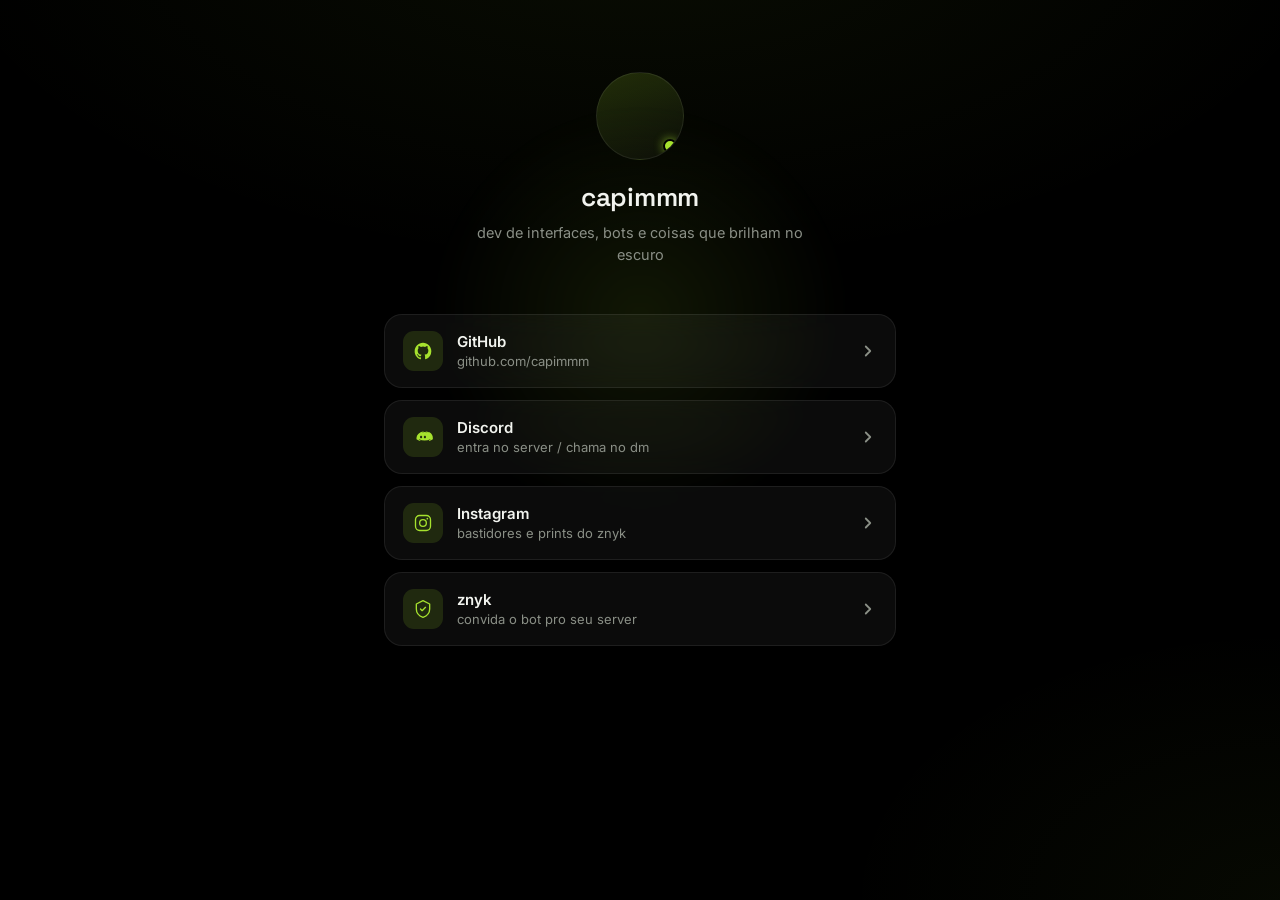
==== index.html @ 7e4067b2 "Add files via upload" ====
<!DOCTYPE html>
<html lang="pt-br">
<head>
<meta charset="UTF-8">
<meta name="viewport" content="width=device-width, initial-scale=1.0">
<title>capimmm</title>
<link rel="preconnect" href="https://fonts.googleapis.com">
<link rel="preconnect" href="https://fonts.gstatic.com" crossorigin>
<link href="https://fonts.googleapis.com/css2?family=Space+Grotesk:wght@400;500;600;700&family=Inter:wght@400;500&display=swap" rel="stylesheet">
<link rel="stylesheet" href="style.css">
</head>
<body>

  <div class="glow" id="glow"></div>

  <main class="page">
    <header class="profile" data-reveal>
      <div class="avatar">
        <span class="avatar-dot"></span>
        <img src="avatar.png" alt="" onerror="this.style.display='none'">
      </div>
      <h1 class="name">capimmm</h1>
      <p class="tagline">dev de interfaces, bots e coisas que brilham no escuro</p>
    </header>

    <section class="cards" id="cards" data-reveal></section>
  </main>

  <div class="overlay" id="overlay">
    <div class="panel" id="panel">
      <button class="panel-close" id="panelClose" aria-label="Fechar">✕</button>
      <div class="panel-icon" id="panelIcon"></div>
      <h2 class="panel-title" id="panelTitle"></h2>
      <p class="panel-text" id="panelText">Carregando...</p>
      <a class="panel-visit" id="panelVisit" href="#" rel="noopener">
        <span id="panelVisitLabel">Visitar</span>
        <svg width="16" height="16" viewBox="0 0 16 16" fill="none"><path d="M4 12L12 4M12 4H6M12 4V10" stroke="currentColor" stroke-width="1.6" stroke-linecap="round" stroke-linejoin="round"/></svg>
      </a>
    </div>
  </div>

  <script src="script.js"></script>
</body>
</html>
---- style.css ----
:root{
  --bg: #000000;
  --surface: rgba(255,255,255,0.045);
  --surface-border: rgba(255,255,255,0.08);
  --lime: #a6e22e;
  --lime-dim: rgba(166,226,46,0.14);
  --text: #f2f4ef;
  --text-dim: #8a8f86;
  --radius: 18px;
  --font-display: "Space Grotesk", system-ui, sans-serif;
  --font-body: "Inter", system-ui, sans-serif;
}

*{ box-sizing:border-box; }

html{ color-scheme: dark; }

body{
  margin:0;
  min-height:100vh;
  background: var(--bg);
  color: var(--text);
  font-family: var(--font-body);
  overflow-x:hidden;
  position:relative;
}

/* leve textura de ruído + vinheta para o preto não ficar chapado */
body::before{
  content:"";
  position:fixed;
  inset:0;
  background:
    radial-gradient(1200px 600px at 50% -10%, rgba(166,226,46,0.06), transparent 60%),
    radial-gradient(800px 500px at 100% 100%, rgba(166,226,46,0.04), transparent 55%);
  pointer-events:none;
  z-index:0;
}

.glow{
  position:fixed;
  width:420px; height:420px;
  border-radius:50%;
  background: radial-gradient(circle, rgba(166,226,46,0.10), transparent 70%);
  pointer-events:none;
  transform: translate(-50%,-50%);
  left:50%; top:35%;
  transition: opacity .3s ease;
  z-index:0;
  filter: blur(10px);
}

.page{
  position:relative;
  z-index:1;
  max-width:560px;
  margin:0 auto;
  padding: 72px 24px 100px;
}

.profile{
  text-align:center;
  margin-bottom:48px;
}

.avatar{
  width:88px; height:88px;
  margin:0 auto 20px;
  border-radius:50%;
  background: linear-gradient(160deg, rgba(166,226,46,0.18), rgba(255,255,255,0.03));
  border:1px solid var(--surface-border);
  display:flex; align-items:center; justify-content:center;
  position:relative;
  overflow:hidden;
}
.avatar img{ width:100%; height:100%; object-fit:cover; }
.avatar-dot{
  position:absolute;
  bottom:6px; right:6px;
  width:14px; height:14px;
  border-radius:50%;
  background: var(--lime);
  border:2px solid #000;
  box-shadow: 0 0 10px rgba(166,226,46,0.7);
}

.name{
  font-family: var(--font-display);
  font-size: 26px;
  font-weight:600;
  letter-spacing:-0.01em;
  margin:0 0 8px;
}

.tagline{
  color: var(--text-dim);
  font-size:14.5px;
  line-height:1.5;
  margin:0;
  max-width:340px;
  margin-inline:auto;
}

.cards{
  display:flex;
  flex-direction:column;
  gap:12px;
}

.card{
  display:flex;
  align-items:center;
  gap:14px;
  padding:16px 18px;
  background: var(--surface);
  border:1px solid var(--surface-border);
  border-radius: var(--radius);
  backdrop-filter: blur(14px);
  -webkit-backdrop-filter: blur(14px);
  cursor:pointer;
  text-align:left;
  color:inherit;
  font-family:inherit;
  transition: transform .22s ease, border-color .22s ease, background .22s ease;
  width:100%;
}

.card:hover{
  transform: translateY(-2px);
  border-color: rgba(166,226,46,0.35);
  background: rgba(255,255,255,0.065);
}

.card:active{ transform: translateY(0px) scale(.99); }

.card-icon{
  width:40px; height:40px;
  flex:none;
  border-radius:11px;
  background: var(--lime-dim);
  display:flex; align-items:center; justify-content:center;
  color: var(--lime);
}
.card-icon svg{ width:20px; height:20px; }

.card-body{ flex:1; min-width:0; }

.card-title{
  font-weight:600;
  font-size:15px;
  margin:0 0 2px;
}

.card-sub{
  font-size:13px;
  color: var(--text-dim);
  margin:0;
  white-space:nowrap;
  overflow:hidden;
  text-overflow:ellipsis;
}

.card-arrow{
  flex:none;
  color: var(--text-dim);
  transition: transform .22s ease, color .22s ease;
}
.card:hover .card-arrow{
  color: var(--lime);
  transform: translateX(2px);
}

/* ---------- overlay / painel de detalhe ---------- */

.overlay{
  position:fixed;
  inset:0;
  background: rgba(0,0,0,0.6);
  backdrop-filter: blur(6px);
  -webkit-backdrop-filter: blur(6px);
  display:flex;
  align-items:flex-end;
  justify-content:center;
  opacity:0;
  pointer-events:none;
  transition: opacity .25s ease;
  z-index:10;
}

.overlay.active{
  opacity:1;
  pointer-events:auto;
}

.panel{
  width:100%;
  max-width:480px;
  background: #0a0a0a;
  border:1px solid var(--surface-border);
  border-bottom:none;
  border-radius: 24px 24px 0 0;
  padding: 28px 26px 34px;
  position:relative;
  transform: translateY(24px);
  opacity:0;
  transition: transform .3s cubic-bezier(.22,1,.36,1), opacity .3s ease;
}

@media (min-width:560px){
  .overlay{ align-items:center; }
  .panel{ border-radius:24px; border-bottom:1px solid var(--surface-border); transform: translateY(12px) scale(.97); }
}

.overlay.active .panel{
  transform: translateY(0) scale(1);
  opacity:1;
}

.panel-close{
  position:absolute;
  top:18px; right:18px;
  width:32px; height:32px;
  border-radius:50%;
  border:1px solid var(--surface-border);
  background: rgba(255,255,255,0.04);
  color: var(--text-dim);
  cursor:pointer;
  font-size:14px;
  display:flex; align-items:center; justify-content:center;
  transition: color .2s ease, border-color .2s ease;
}
.panel-close:hover{ color:var(--text); border-color: rgba(166,226,46,0.4); }

.panel-icon{
  width:48px; height:48px;
  border-radius:13px;
  background: var(--lime-dim);
  color: var(--lime);
  display:flex; align-items:center; justify-content:center;
  margin-bottom:18px;
}
.panel-icon svg{ width:24px; height:24px; }

.panel-title{
  font-family: var(--font-display);
  font-size:20px;
  font-weight:600;
  margin: 0 0 10px;
}

.panel-text{
  font-size:14.5px;
  line-height:1.65;
  color: #c7ccc2;
  margin: 0 0 26px;
  white-space:pre-line;
}

.panel-visit{
  display:inline-flex;
  align-items:center;
  gap:8px;
  background: var(--lime);
  color:#0a0f05;
  font-weight:600;
  font-size:14px;
  padding:12px 20px;
  border-radius:12px;
  text-decoration:none;
  transition: filter .2s ease, transform .2s ease;
}
.panel-visit:hover{ filter:brightness(1.08); transform: translateY(-1px); }

/* ---------- entrada orquestrada ---------- */

[data-reveal]{
  opacity:0;
  transform: translateY(14px);
  animation: reveal .6s cubic-bezier(.22,1,.36,1) forwards;
}
.profile{ animation-delay: .05s; }
.cards{ animation-delay: .15s; }

@keyframes reveal{
  to{ opacity:1; transform:translateY(0); }
}

@media (prefers-reduced-motion: reduce){
  *{ animation-duration: .001s !important; transition-duration: .001s !important; }
}

@media (max-width:400px){
  .page{ padding: 56px 18px 80px; }
}
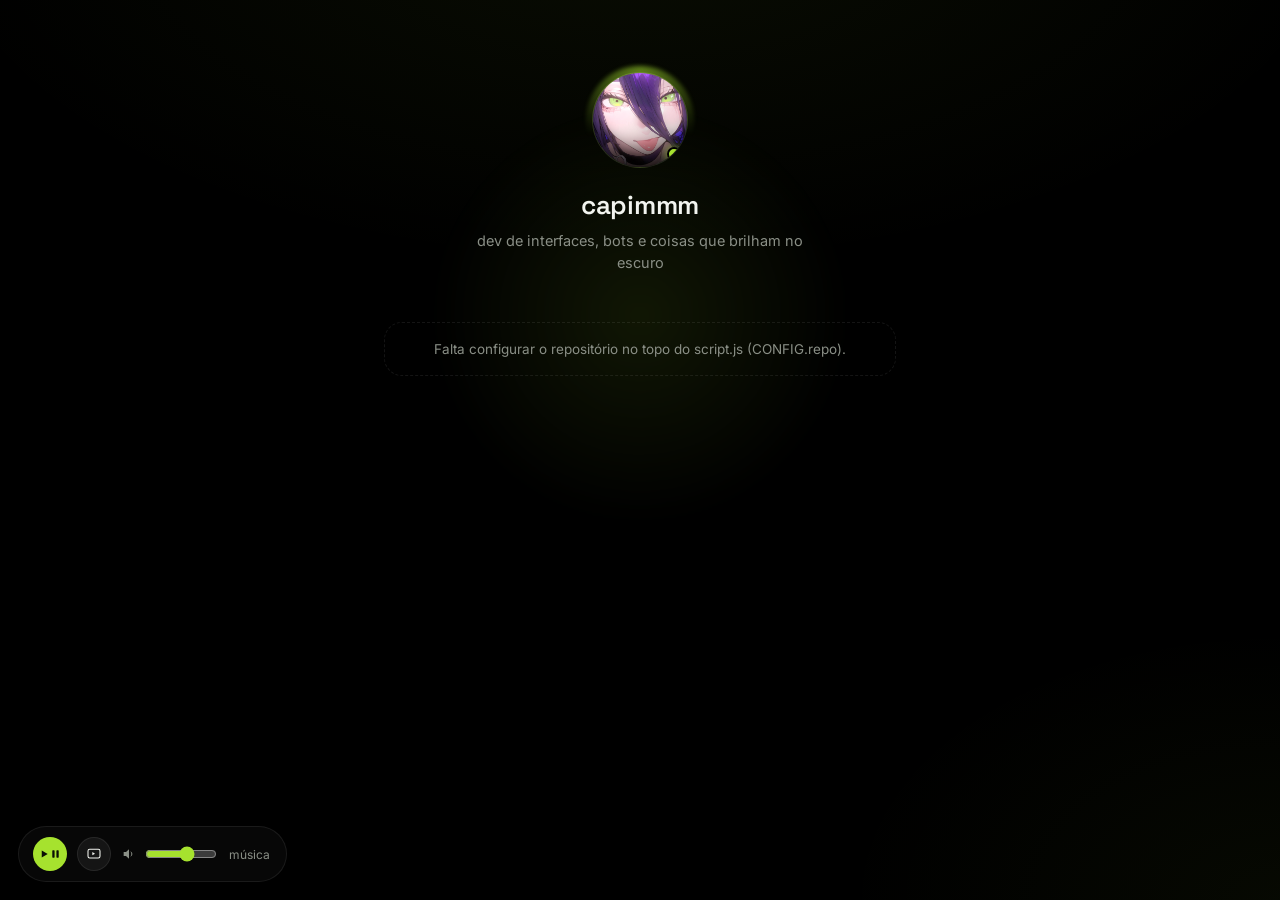
==== commit 08b3f959: "Add files via upload" ====
--- a/index.html
+++ b/index.html
@@ -11,13 +11,24 @@
 </head>
 <body>
 
+  <!-- fundo: gradiente por padrão, vira vídeo automaticamente se assets/background.mp4 existir -->
+  <div class="bg-video-wrap" id="bgVideoWrap" hidden>
+    <video id="bgVideo" muted loop playsinline></video>
+    <div class="bg-overlay"></div>
+  </div>
+  <audio id="bgAudio" loop></audio>
+
   <div class="glow" id="glow"></div>
 
   <main class="page">
     <header class="profile" data-reveal>
-      <div class="avatar">
-        <span class="avatar-dot"></span>
-        <img src="avatar.png" alt="" onerror="this.style.display='none'">
+      <div class="avatar-wrap">
+        <div class="avatar-ring"></div>
+        <div class="avatar" id="avatar">
+          <span class="avatar-dot"></span>
+          <img src="avatar.png" alt="" onerror="this.style.display='none'">
+          <div class="avatar-shine"></div>
+        </div>
       </div>
       <h1 class="name">capimmm</h1>
       <p class="tagline">dev de interfaces, bots e coisas que brilham no escuro</p>
@@ -29,7 +40,14 @@
   <div class="overlay" id="overlay">
     <div class="panel" id="panel">
       <button class="panel-close" id="panelClose" aria-label="Fechar">✕</button>
-      <div class="panel-icon" id="panelIcon"></div>
+      <div class="panel-top">
+        <div class="panel-icon" id="panelIcon"></div>
+        <button class="panel-sound" id="panelSound" hidden aria-label="Tocar som">
+          <svg id="panelSoundPlay" viewBox="0 0 24 24" fill="none"><path d="M5 9v6h4l5 4V5L9 9H5z" fill="currentColor"/><path d="M16.5 9a4 4 0 0 1 0 6" stroke="currentColor" stroke-width="1.6" stroke-linecap="round"/></svg>
+          <svg id="panelSoundPause" viewBox="0 0 24 24" fill="none" hidden><rect x="6" y="5" width="4" height="14" rx="1" fill="currentColor"/><rect x="14" y="5" width="4" height="14" rx="1" fill="currentColor"/></svg>
+        </button>
+      </div>
+      <img class="panel-image" id="panelImage" hidden alt="">
       <h2 class="panel-title" id="panelTitle"></h2>
       <p class="panel-text" id="panelText">Carregando...</p>
       <a class="panel-visit" id="panelVisit" href="#" rel="noopener">
@@ -39,6 +57,22 @@
     </div>
   </div>
 
+  <!-- hotbar de mídia: só aparece se existir assets/background.mp4 e/ou assets/music.mp3 -->
+  <div class="hotbar" id="hotbar" hidden>
+    <button class="hotbar-btn" id="hotbarPlay" aria-label="Tocar ou pausar">
+      <svg id="hotbarIconPlay" viewBox="0 0 24 24" fill="none"><path d="M6 4.5v15l13-7.5-13-7.5z" fill="currentColor"/></svg>
+      <svg id="hotbarIconPause" viewBox="0 0 24 24" fill="none" hidden><rect x="5" y="4" width="5" height="16" rx="1.2" fill="currentColor"/><rect x="14" y="4" width="5" height="16" rx="1.2" fill="currentColor"/></svg>
+    </button>
+    <button class="hotbar-btn hotbar-btn--ghost" id="hotbarVideoToggle" aria-label="Pausar vídeo de fundo" hidden>
+      <svg viewBox="0 0 24 24" fill="none"><rect x="3" y="5" width="18" height="13" rx="2.5" stroke="currentColor" stroke-width="1.6"/><path d="M9.5 9v5l4-2.5-4-2.5z" fill="currentColor"/></svg>
+    </button>
+    <div class="hotbar-volume">
+      <svg viewBox="0 0 24 24" fill="none"><path d="M4 9v6h3.5L12 19V5L7.5 9H4z" fill="currentColor"/><path d="M15.2 9a4 4 0 0 1 0 6" stroke="currentColor" stroke-width="1.5" stroke-linecap="round"/></svg>
+      <input type="range" id="hotbarVolume" min="0" max="1" step="0.01" value="0.6">
+    </div>
+    <span class="hotbar-label" id="hotbarLabel">música</span>
+  </div>
+
   <script src="script.js"></script>
 </body>
 </html>
--- a/style.css
+++ b/style.css
@@ -12,7 +12,6 @@
 }
 
 *{ box-sizing:border-box; }
-
 html{ color-scheme: dark; }
 
 body{
@@ -25,7 +24,6 @@
   position:relative;
 }
 
-/* leve textura de ruído + vinheta para o preto não ficar chapado */
 body::before{
   content:"";
   position:fixed;
@@ -35,6 +33,27 @@
     radial-gradient(800px 500px at 100% 100%, rgba(166,226,46,0.04), transparent 55%);
   pointer-events:none;
   z-index:0;
+}
+
+/* ---------- fundo em vídeo (opcional) ---------- */
+
+.bg-video-wrap{
+  position:fixed;
+  inset:0;
+  z-index:-1;
+  overflow:hidden;
+}
+.bg-video-wrap video{
+  width:100%; height:100%;
+  object-fit:cover;
+  filter: saturate(1.05) brightness(.55);
+}
+.bg-overlay{
+  position:absolute;
+  inset:0;
+  background:
+    radial-gradient(1000px 600px at 50% 0%, rgba(0,0,0,0.2), rgba(0,0,0,.75) 70%),
+    linear-gradient(180deg, rgba(0,0,0,.35), rgba(0,0,0,.7));
 }
 
 .glow{
@@ -55,25 +74,59 @@
   z-index:1;
   max-width:560px;
   margin:0 auto;
-  padding: 72px 24px 100px;
-}
-
-.profile{
-  text-align:center;
-  margin-bottom:48px;
-}
+  padding: 72px 24px 120px;
+}
+
+/* ---------- perfil / avatar 3D ---------- */
+
+.profile{ text-align:center; margin-bottom:48px; }
+
+.avatar-wrap{
+  width:96px; height:96px;
+  margin:0 auto 20px;
+  position:relative;
+  perspective: 600px;
+  animation: float 4.5s ease-in-out infinite;
+}
+
+@keyframes float{
+  0%,100%{ transform: translateY(0); }
+  50%{ transform: translateY(-6px); }
+}
+
+.avatar-ring{
+  position:absolute;
+  inset:-6px;
+  border-radius:50%;
+  background: conic-gradient(from 0deg, var(--lime), transparent 30%, transparent 70%, var(--lime));
+  opacity:.55;
+  filter: blur(2px);
+  animation: spin 6s linear infinite;
+}
+
+@keyframes spin{ to{ transform: rotate(360deg); } }
 
 .avatar{
-  width:88px; height:88px;
-  margin:0 auto 20px;
+  position:absolute;
+  inset:0;
   border-radius:50%;
   background: linear-gradient(160deg, rgba(166,226,46,0.18), rgba(255,255,255,0.03));
   border:1px solid var(--surface-border);
   display:flex; align-items:center; justify-content:center;
-  position:relative;
-  overflow:hidden;
+  overflow:hidden;
+  transform-style: preserve-3d;
+  transition: transform .12s ease-out;
+  will-change: transform;
 }
 .avatar img{ width:100%; height:100%; object-fit:cover; }
+.avatar-shine{
+  position:absolute;
+  inset:0;
+  background: transparent;
+  pointer-events:none;
+  mix-blend-mode: overlay;
+  transition: background .12s ease-out;
+}
 .avatar-dot{
   position:absolute;
   bottom:6px; right:6px;
@@ -82,6 +135,7 @@
   background: var(--lime);
   border:2px solid #000;
   box-shadow: 0 0 10px rgba(166,226,46,0.7);
+  z-index:2;
 }
 
 .name{
@@ -101,13 +155,28 @@
   margin-inline:auto;
 }
 
+/* ---------- cards 3D fluidos ---------- */
+
 .cards{
   display:flex;
   flex-direction:column;
   gap:12px;
+  perspective: 1000px;
+}
+
+.cards-message{
+  text-align:center;
+  color: var(--text-dim);
+  font-size:13.5px;
+  padding: 18px 16px;
+  border:1px dashed var(--surface-border);
+  border-radius: var(--radius);
+  margin:0;
 }
 
 .card{
+  --card-color: var(--lime);
+  position:relative;
   display:flex;
   align-items:center;
   gap:14px;
@@ -121,35 +190,62 @@
   text-align:left;
   color:inherit;
   font-family:inherit;
-  transition: transform .22s ease, border-color .22s ease, background .22s ease;
   width:100%;
+  overflow:hidden;
+  transform-style: preserve-3d;
+  transition: transform .45s cubic-bezier(.22,1,.36,1), border-color .25s ease, background .25s ease, box-shadow .35s ease;
 }
 
 .card:hover{
-  transform: translateY(-2px);
-  border-color: rgba(166,226,46,0.35);
+  border-color: color-mix(in srgb, var(--card-color) 45%, transparent);
   background: rgba(255,255,255,0.065);
-}
-
-.card:active{ transform: translateY(0px) scale(.99); }
+  box-shadow: 0 18px 40px -20px color-mix(in srgb, var(--card-color) 55%, transparent);
+}
+
+.card.is-tilting{
+  transition: transform .08s linear, border-color .25s ease, background .25s ease, box-shadow .35s ease;
+}
+
+.card:active{ transform: scale(.99) !important; }
+
+.card-shine{
+  position:absolute;
+  inset:0;
+  background:transparent;
+  pointer-events:none;
+  mix-blend-mode: overlay;
+}
 
 .card-icon{
-  width:40px; height:40px;
+  width:42px; height:42px;
   flex:none;
-  border-radius:11px;
-  background: var(--lime-dim);
-  display:flex; align-items:center; justify-content:center;
-  color: var(--lime);
+  border-radius:12px;
+  background: color-mix(in srgb, var(--card-color) 16%, transparent);
+  color: var(--card-color);
+  display:flex; align-items:center; justify-content:center;
+  overflow:hidden;
+  transform: translateZ(24px);
 }
 .card-icon svg{ width:20px; height:20px; }
-
-.card-body{ flex:1; min-width:0; }
+.card-icon img{ width:100%; height:100%; object-fit:cover; }
+
+.card-body{ flex:1; min-width:0; transform: translateZ(14px); }
 
 .card-title{
   font-weight:600;
   font-size:15px;
   margin:0 0 2px;
-}
+  display:flex;
+  align-items:center;
+  gap:6px;
+}
+
+.card-sound-tag{
+  display:inline-flex;
+  color: var(--card-color);
+  opacity:.8;
+}
+.card-sound-tag svg{ width:12px; height:12px; }
 
 .card-sub{
   font-size:13px;
@@ -164,10 +260,11 @@
   flex:none;
   color: var(--text-dim);
   transition: transform .22s ease, color .22s ease;
+  transform: translateZ(10px);
 }
 .card:hover .card-arrow{
-  color: var(--lime);
-  transform: translateX(2px);
+  color: var(--card-color);
+  transform: translateZ(10px) translateX(2px);
 }
 
 /* ---------- overlay / painel de detalhe ---------- */
@@ -184,15 +281,12 @@
   opacity:0;
   pointer-events:none;
   transition: opacity .25s ease;
-  z-index:10;
-}
-
-.overlay.active{
-  opacity:1;
-  pointer-events:auto;
-}
+  z-index:30;
+}
+.overlay.active{ opacity:1; pointer-events:auto; }
 
 .panel{
+  --card-color: var(--lime);
   width:100%;
   max-width:480px;
   background: #0a0a0a;
@@ -211,10 +305,7 @@
   .panel{ border-radius:24px; border-bottom:1px solid var(--surface-border); transform: translateY(12px) scale(.97); }
 }
 
-.overlay.active .panel{
-  transform: translateY(0) scale(1);
-  opacity:1;
-}
+.overlay.active .panel{ transform: translateY(0) scale(1); opacity:1; }
 
 .panel-close{
   position:absolute;
@@ -229,17 +320,47 @@
   display:flex; align-items:center; justify-content:center;
   transition: color .2s ease, border-color .2s ease;
 }
-.panel-close:hover{ color:var(--text); border-color: rgba(166,226,46,0.4); }
+.panel-close:hover{ color:var(--text); border-color: color-mix(in srgb, var(--card-color) 40%, transparent); }
+
+.panel-top{
+  display:flex;
+  align-items:center;
+  justify-content:space-between;
+  margin-bottom:18px;
+}
 
 .panel-icon{
   width:48px; height:48px;
   border-radius:13px;
-  background: var(--lime-dim);
-  color: var(--lime);
-  display:flex; align-items:center; justify-content:center;
+  background: color-mix(in srgb, var(--card-color) 16%, transparent);
+  color: var(--card-color);
+  display:flex; align-items:center; justify-content:center;
+  overflow:hidden;
+}
+.panel-icon svg{ width:24px; height:24px; }
+.panel-icon img{ width:100%; height:100%; object-fit:cover; }
+
+.panel-sound{
+  width:36px; height:36px;
+  border-radius:50%;
+  border:1px solid var(--surface-border);
+  background: rgba(255,255,255,0.04);
+  color: var(--card-color);
+  cursor:pointer;
+  display:flex; align-items:center; justify-content:center;
+  transition: border-color .2s ease, transform .2s ease;
+}
+.panel-sound svg{ width:16px; height:16px; }
+.panel-sound:hover{ border-color: color-mix(in srgb, var(--card-color) 45%, transparent); transform: scale(1.05); }
+
+.panel-image{
+  width:100%;
+  max-height:220px;
+  object-fit:cover;
+  border-radius:14px;
   margin-bottom:18px;
-}
-.panel-icon svg{ width:24px; height:24px; }
+  border:1px solid var(--surface-border);
+}
 
 .panel-title{
   font-family: var(--font-display);
@@ -271,6 +392,72 @@
 }
 .panel-visit:hover{ filter:brightness(1.08); transform: translateY(-1px); }
 
+/* ---------- hotbar de mídia ---------- */
+
+.hotbar{
+  position:fixed;
+  left:18px;
+  bottom:18px;
+  z-index:20;
+  display:flex;
+  align-items:center;
+  gap:10px;
+  padding:10px 14px;
+  background: rgba(10,10,10,0.7);
+  border:1px solid var(--surface-border);
+  border-radius:999px;
+  backdrop-filter: blur(16px);
+  -webkit-backdrop-filter: blur(16px);
+  box-shadow: 0 10px 30px -10px rgba(0,0,0,0.6);
+  animation: reveal .5s cubic-bezier(.22,1,.36,1) forwards;
+}
+
+.hotbar-btn{
+  width:34px; height:34px;
+  border-radius:50%;
+  border:none;
+  background: var(--lime);
+  color:#0a0f05;
+  display:flex; align-items:center; justify-content:center;
+  cursor:pointer;
+  flex:none;
+  transition: transform .15s ease, filter .15s ease;
+}
+.hotbar-btn svg{ width:16px; height:16px; }
+.hotbar-btn:hover{ transform: scale(1.06); filter:brightness(1.08); }
+
+.hotbar-btn--ghost{
+  background: rgba(255,255,255,0.06);
+  color: var(--text);
+  border:1px solid var(--surface-border);
+}
+
+.hotbar-volume{
+  display:flex;
+  align-items:center;
+  gap:6px;
+  color: var(--text-dim);
+}
+.hotbar-volume svg{ width:16px; height:16px; flex:none; }
+
+.hotbar-volume input[type="range"]{
+  width:72px;
+  accent-color: var(--lime);
+  cursor:pointer;
+}
+
+.hotbar-label{
+  font-size:12px;
+  color: var(--text-dim);
+  padding-right:2px;
+  white-space:nowrap;
+}
+
+@media (max-width:420px){
+  .hotbar-label{ display:none; }
+  .hotbar{ left:12px; bottom:12px; }
+}
+
 /* ---------- entrada orquestrada ---------- */
 
 [data-reveal]{
@@ -281,14 +468,12 @@
 .profile{ animation-delay: .05s; }
 .cards{ animation-delay: .15s; }
 
-@keyframes reveal{
-  to{ opacity:1; transform:translateY(0); }
-}
+@keyframes reveal{ to{ opacity:1; transform:translateY(0); } }
 
 @media (prefers-reduced-motion: reduce){
   *{ animation-duration: .001s !important; transition-duration: .001s !important; }
 }
 
 @media (max-width:400px){
-  .page{ padding: 56px 18px 80px; }
-}
+  .page{ padding: 56px 18px 110px; }
+}
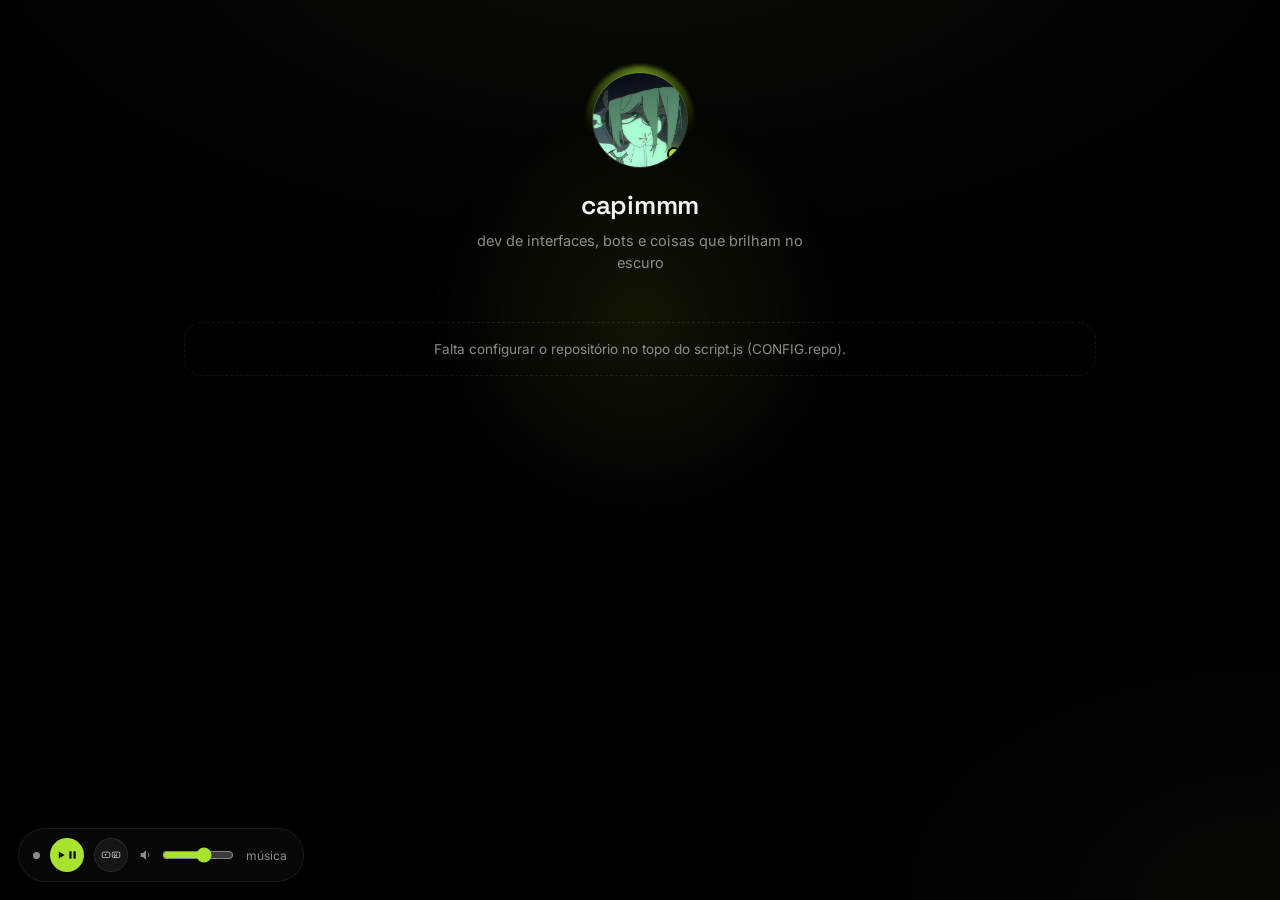
==== commit bb7ca4d7: "Add files via upload" ====
--- a/index.html
+++ b/index.html
@@ -26,7 +26,7 @@
         <div class="avatar-ring"></div>
         <div class="avatar" id="avatar">
           <span class="avatar-dot"></span>
-          <img src="avatar.png" alt="" onerror="this.style.display='none'">
+          <img src="avatar.jpg" alt="" onerror="this.style.display='none'">
           <div class="avatar-shine"></div>
         </div>
       </div>
@@ -59,12 +59,14 @@
 
   <!-- hotbar de mídia: só aparece se existir assets/background.mp4 e/ou assets/music.mp3 -->
   <div class="hotbar" id="hotbar" hidden>
+    <span class="hotbar-pulse" id="hotbarPulse"></span>
     <button class="hotbar-btn" id="hotbarPlay" aria-label="Tocar ou pausar">
       <svg id="hotbarIconPlay" viewBox="0 0 24 24" fill="none"><path d="M6 4.5v15l13-7.5-13-7.5z" fill="currentColor"/></svg>
       <svg id="hotbarIconPause" viewBox="0 0 24 24" fill="none" hidden><rect x="5" y="4" width="5" height="16" rx="1.2" fill="currentColor"/><rect x="14" y="4" width="5" height="16" rx="1.2" fill="currentColor"/></svg>
     </button>
     <button class="hotbar-btn hotbar-btn--ghost" id="hotbarVideoToggle" aria-label="Pausar vídeo de fundo" hidden>
-      <svg viewBox="0 0 24 24" fill="none"><rect x="3" y="5" width="18" height="13" rx="2.5" stroke="currentColor" stroke-width="1.6"/><path d="M9.5 9v5l4-2.5-4-2.5z" fill="currentColor"/></svg>
+      <svg id="hotbarVideoIconOn" viewBox="0 0 24 24" fill="none"><rect x="3" y="5" width="18" height="13" rx="2.5" stroke="currentColor" stroke-width="1.6"/><path d="M9.5 9v5l4-2.5-4-2.5z" fill="currentColor"/></svg>
+      <svg id="hotbarVideoIconOff" viewBox="0 0 24 24" fill="none" hidden><rect x="3" y="5" width="18" height="13" rx="2.5" stroke="currentColor" stroke-width="1.6"/><path d="M8 8.5v7l3.5-2.3M13.5 9v6" stroke="currentColor" stroke-width="1.6" stroke-linecap="round"/></svg>
     </button>
     <div class="hotbar-volume">
       <svg viewBox="0 0 24 24" fill="none"><path d="M4 9v6h3.5L12 19V5L7.5 9H4z" fill="currentColor"/><path d="M15.2 9a4 4 0 0 1 0 6" stroke="currentColor" stroke-width="1.5" stroke-linecap="round"/></svg>
--- a/style.css
+++ b/style.css
@@ -75,6 +75,14 @@
   max-width:560px;
   margin:0 auto;
   padding: 72px 24px 120px;
+  transition: max-width .3s ease;
+}
+
+@media (min-width:720px){
+  .page{ max-width:760px; }
+}
+@media (min-width:960px){
+  .page{ max-width:960px; }
 }
 
 /* ---------- perfil / avatar 3D ---------- */
@@ -158,11 +166,14 @@
 /* ---------- cards 3D fluidos ---------- */
 
 .cards{
-  display:flex;
-  flex-direction:column;
+  display:grid;
+  grid-template-columns: repeat(auto-fill, minmax(220px, 1fr));
   gap:12px;
   perspective: 1000px;
-}
+  align-items:start;
+}
+
+.cards-message{ grid-column: 1 / -1; }
 
 .cards-message{
   text-align:center;
@@ -202,11 +213,37 @@
   box-shadow: 0 18px 40px -20px color-mix(in srgb, var(--card-color) 55%, transparent);
 }
 
+/* quando o vídeo de fundo está rolando, os cards ficam translúcidos
+   pra deixar o vídeo aparecer por trás */
+body.video-playing .card{
+  background: rgba(10,14,8,0.28);
+  border-color: rgba(255,255,255,0.06);
+  backdrop-filter: blur(9px) saturate(1.15);
+  -webkit-backdrop-filter: blur(9px) saturate(1.15);
+}
+body.video-playing .card:hover{
+  background: rgba(10,14,8,0.4);
+  border-color: color-mix(in srgb, var(--card-color) 55%, transparent);
+}
+body.video-playing .panel{
+  background: rgba(6,8,5,0.62);
+  backdrop-filter: blur(22px) saturate(1.1);
+  -webkit-backdrop-filter: blur(22px) saturate(1.1);
+}
+body.video-playing .hotbar{
+  background: rgba(6,8,5,0.55);
+}
+
 .card.is-tilting{
   transition: transform .08s linear, border-color .25s ease, background .25s ease, box-shadow .35s ease;
 }
 
 .card:active{ transform: scale(.99) !important; }
+
+.card:focus-visible{
+  outline: 2px solid var(--card-color);
+  outline-offset: 3px;
+}
 
 .card-shine{
   position:absolute;
@@ -402,14 +439,38 @@
   display:flex;
   align-items:center;
   gap:10px;
-  padding:10px 14px;
+  padding:9px 14px;
   background: rgba(10,10,10,0.7);
   border:1px solid var(--surface-border);
   border-radius:999px;
   backdrop-filter: blur(16px);
   -webkit-backdrop-filter: blur(16px);
   box-shadow: 0 10px 30px -10px rgba(0,0,0,0.6);
+  transition: border-color .3s ease, box-shadow .3s ease, background .3s ease;
   animation: reveal .5s cubic-bezier(.22,1,.36,1) forwards;
+}
+
+.hotbar.is-playing{
+  border-color: rgba(166,226,46,0.35);
+  box-shadow: 0 10px 34px -10px rgba(166,226,46,0.25);
+}
+
+.hotbar-pulse{
+  width:7px; height:7px;
+  border-radius:50%;
+  background: var(--text-dim);
+  flex:none;
+  transition: background .3s ease;
+}
+.hotbar.is-playing .hotbar-pulse{
+  background: var(--lime);
+  box-shadow: 0 0 8px rgba(166,226,46,0.8);
+  animation: pulse 1.4s ease-in-out infinite;
+}
+
+@keyframes pulse{
+  0%,100%{ opacity:1; transform:scale(1); }
+  50%{ opacity:.45; transform:scale(.7); }
 }
 
 .hotbar-btn{
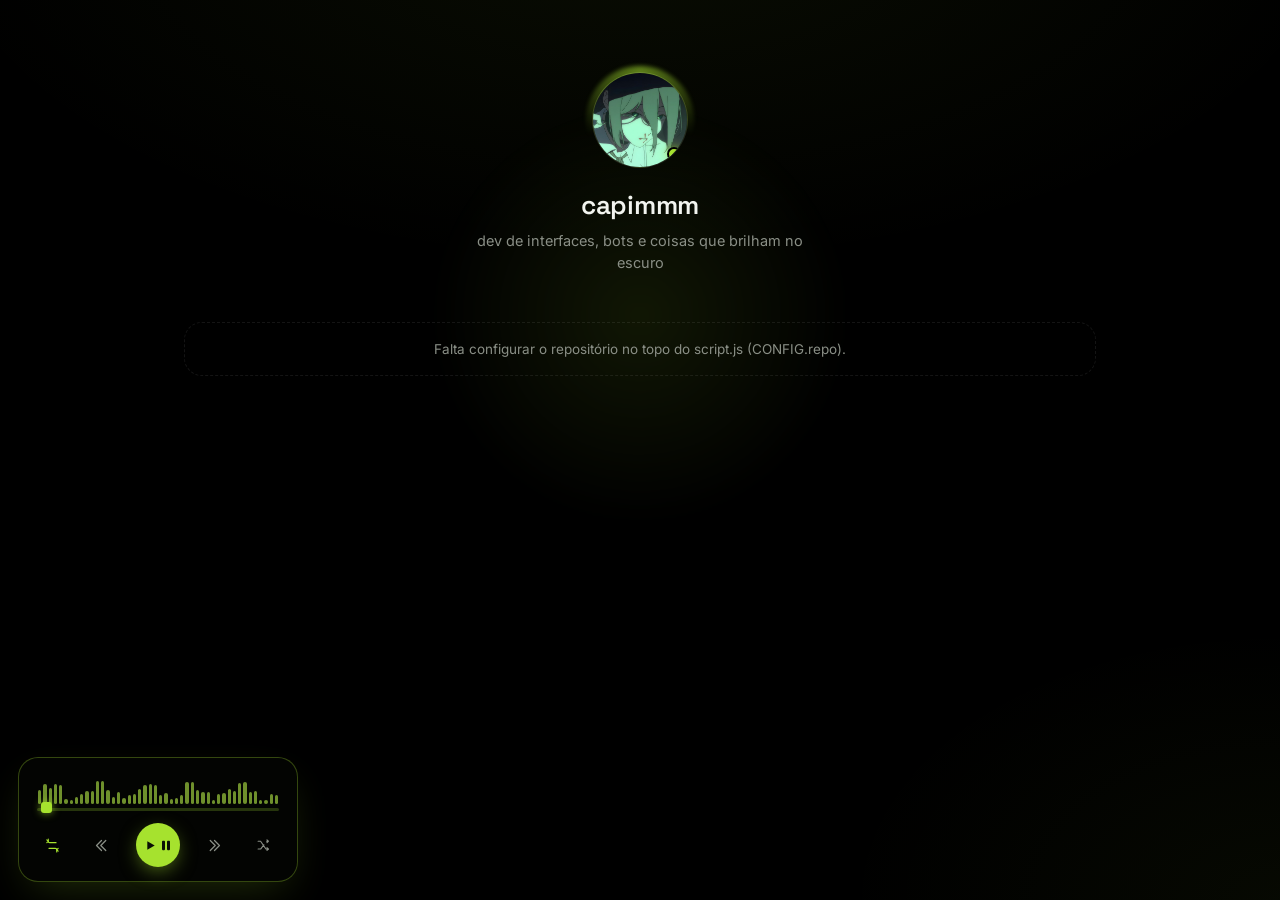
==== commit 0300edf7: "Add files via upload" ====
--- a/index.html
+++ b/index.html
@@ -19,6 +19,9 @@
   <audio id="bgAudio" loop></audio>
 
   <div class="glow" id="glow"></div>
+  <div class="cursor-glitch" id="cursorGlitch">
+    <span></span><span></span><span></span>
+  </div>
 
   <main class="page">
     <header class="profile" data-reveal>
@@ -57,22 +60,35 @@
     </div>
   </div>
 
-  <!-- hotbar de mídia: só aparece se existir assets/background.mp4 e/ou assets/music.mp3 -->
+  <!-- hotbar de mídia: só aparece se existir assets/background.mp4 e/ou assets/music.mp3
+       vídeo e música tocam e pausam sempre juntos -->
   <div class="hotbar" id="hotbar" hidden>
-    <span class="hotbar-pulse" id="hotbarPulse"></span>
-    <button class="hotbar-btn" id="hotbarPlay" aria-label="Tocar ou pausar">
-      <svg id="hotbarIconPlay" viewBox="0 0 24 24" fill="none"><path d="M6 4.5v15l13-7.5-13-7.5z" fill="currentColor"/></svg>
-      <svg id="hotbarIconPause" viewBox="0 0 24 24" fill="none" hidden><rect x="5" y="4" width="5" height="16" rx="1.2" fill="currentColor"/><rect x="14" y="4" width="5" height="16" rx="1.2" fill="currentColor"/></svg>
-    </button>
-    <button class="hotbar-btn hotbar-btn--ghost" id="hotbarVideoToggle" aria-label="Pausar vídeo de fundo" hidden>
-      <svg id="hotbarVideoIconOn" viewBox="0 0 24 24" fill="none"><rect x="3" y="5" width="18" height="13" rx="2.5" stroke="currentColor" stroke-width="1.6"/><path d="M9.5 9v5l4-2.5-4-2.5z" fill="currentColor"/></svg>
-      <svg id="hotbarVideoIconOff" viewBox="0 0 24 24" fill="none" hidden><rect x="3" y="5" width="18" height="13" rx="2.5" stroke="currentColor" stroke-width="1.6"/><path d="M8 8.5v7l3.5-2.3M13.5 9v6" stroke="currentColor" stroke-width="1.6" stroke-linecap="round"/></svg>
-    </button>
-    <div class="hotbar-volume">
-      <svg viewBox="0 0 24 24" fill="none"><path d="M4 9v6h3.5L12 19V5L7.5 9H4z" fill="currentColor"/><path d="M15.2 9a4 4 0 0 1 0 6" stroke="currentColor" stroke-width="1.5" stroke-linecap="round"/></svg>
-      <input type="range" id="hotbarVolume" min="0" max="1" step="0.01" value="0.6">
+    <div class="hotbar-wave" id="hotbarWave"></div>
+
+    <input type="range" class="hotbar-seek" id="hotbarSeek" min="0" max="100" step="0.1" value="0">
+
+    <div class="hotbar-controls">
+      <button class="hotbar-icon-btn" id="hotbarRepeat" aria-label="Repetir" aria-pressed="true">
+        <svg viewBox="0 0 24 24" fill="none"><path d="M6 3v3a2 2 0 0 0 2 2h9M18 21v-3a2 2 0 0 0-2-2H7" stroke="currentColor" stroke-width="1.6" stroke-linecap="round" stroke-linejoin="round"/><path d="M6 6L4 4m2 2L4 8M18 18l2 2m-2-2l2-2" stroke="currentColor" stroke-width="1.6" stroke-linecap="round" stroke-linejoin="round"/></svg>
+      </button>
+
+      <button class="hotbar-icon-btn" id="hotbarPrev" aria-label="Voltar 10 segundos">
+        <svg viewBox="0 0 24 24" fill="none"><path d="M12 5L5 12l7 7" stroke="currentColor" stroke-width="1.8" stroke-linecap="round" stroke-linejoin="round"/><path d="M18 5l-7 7 7 7" stroke="currentColor" stroke-width="1.8" stroke-linecap="round" stroke-linejoin="round"/></svg>
+      </button>
+
+      <button class="hotbar-play" id="hotbarPlay" aria-label="Tocar ou pausar">
+        <svg id="hotbarIconPlay" viewBox="0 0 24 24" fill="none"><path d="M8 5.5v13l11-6.5-11-6.5z" fill="currentColor"/></svg>
+        <svg id="hotbarIconPause" viewBox="0 0 24 24" fill="none" hidden><rect x="6" y="5" width="4.5" height="14" rx="1.2" fill="currentColor"/><rect x="13.5" y="5" width="4.5" height="14" rx="1.2" fill="currentColor"/></svg>
+      </button>
+
+      <button class="hotbar-icon-btn" id="hotbarNext" aria-label="Avançar 10 segundos">
+        <svg viewBox="0 0 24 24" fill="none"><path d="M12 5l7 7-7 7" stroke="currentColor" stroke-width="1.8" stroke-linecap="round" stroke-linejoin="round"/><path d="M6 5l7 7-7 7" stroke="currentColor" stroke-width="1.8" stroke-linecap="round" stroke-linejoin="round"/></svg>
+      </button>
+
+      <button class="hotbar-icon-btn" id="hotbarShuffle" aria-label="Reiniciar do começo">
+        <svg viewBox="0 0 24 24" fill="none"><path d="M3 6h3.5L14 17h3.5M3 17h3.5L11 11" stroke="currentColor" stroke-width="1.6" stroke-linecap="round" stroke-linejoin="round"/><path d="M15 6h2.5M17.5 6l-2 -2m2 2l-2 2M15 17h2.5M17.5 17l-2-2m2 2l-2 2" stroke="currentColor" stroke-width="1.6" stroke-linecap="round" stroke-linejoin="round"/></svg>
+      </button>
     </div>
-    <span class="hotbar-label" id="hotbarLabel">música</span>
   </div>
 
   <script src="script.js"></script>
--- a/style.css
+++ b/style.css
@@ -69,6 +69,67 @@
   filter: blur(10px);
 }
 
+/* ---------- cursor com glitch verde (telas com mouse) ---------- */
+
+.cursor-glitch{
+  position:fixed;
+  left:0; top:0;
+  width:16px; height:16px;
+  pointer-events:none;
+  z-index:9999;
+  transform: translate(-50%,-50%);
+  mix-blend-mode: screen;
+  opacity:0;
+  transition: opacity .2s ease;
+}
+.cursor-glitch.is-active{ opacity:1; }
+
+.cursor-glitch span{
+  position:absolute;
+  inset:0;
+  border:1.4px solid var(--lime);
+  border-radius:3px;
+}
+.cursor-glitch span:nth-child(1){
+  animation: glitchA 2.6s steps(10) infinite;
+}
+.cursor-glitch span:nth-child(2){
+  border-color:#5cff9d;
+  opacity:.7;
+  animation: glitchB 3.1s steps(8) infinite;
+}
+.cursor-glitch span:nth-child(3){
+  border-color:#1f7a34;
+  opacity:.6;
+  animation: glitchC 2.2s steps(7) infinite reverse;
+}
+
+@keyframes glitchA{
+  0%,100%{ transform:translate(0,0); }
+  8%{ transform:translate(2px,-1px); }
+  16%{ transform:translate(-2px,1px); }
+  24%{ transform:translate(0,0); }
+  55%{ transform:translate(1px,2px); }
+  70%{ transform:translate(-1px,-1px); }
+}
+@keyframes glitchB{
+  0%,100%{ transform:translate(0,0) scale(1); }
+  12%{ transform:translate(-3px,1px) scale(1.08); }
+  30%{ transform:translate(0,0) scale(1); }
+  63%{ transform:translate(2px,-2px) scale(.95); }
+  80%{ transform:translate(0,0) scale(1); }
+}
+@keyframes glitchC{
+  0%,100%{ transform:translate(0,0); }
+  20%{ transform:translate(2px,2px); }
+  45%{ transform:translate(-2px,0); }
+  75%{ transform:translate(1px,-2px); }
+}
+
+@media (pointer: coarse){
+  .cursor-glitch{ display:none; }
+}
+
 .page{
   position:relative;
   z-index:1;
@@ -123,8 +184,16 @@
   display:flex; align-items:center; justify-content:center;
   overflow:hidden;
   transform-style: preserve-3d;
-  transition: transform .12s ease-out;
+  transition: transform .12s ease-out, border-radius .35s cubic-bezier(.22,1,.36,1), box-shadow .35s ease, border-color .35s ease;
   will-change: transform;
+}
+.avatar.avatar-hover{
+  border-radius: 30%;
+  border-color: rgba(166,226,46,0.55);
+  box-shadow:
+    0 0 0 3px rgba(166,226,46,0.28),
+    0 0 34px 6px rgba(166,226,46,0.4),
+    0 18px 40px -12px rgba(0,0,0,0.6);
 }
 .avatar img{ width:100%; height:100%; object-fit:cover; }
 .avatar-shine{
@@ -194,7 +263,7 @@
   padding:16px 18px;
   background: var(--surface);
   border:1px solid var(--surface-border);
-  border-radius: var(--radius);
+  border-radius: 20px;
   backdrop-filter: blur(14px);
   -webkit-backdrop-filter: blur(14px);
   cursor:pointer;
@@ -204,13 +273,23 @@
   width:100%;
   overflow:hidden;
   transform-style: preserve-3d;
+  box-shadow: 0 1px 0 0 rgba(255,255,255,0.05) inset, 0 14px 28px -20px rgba(0,0,0,0.7);
   transition: transform .45s cubic-bezier(.22,1,.36,1), border-color .25s ease, background .25s ease, box-shadow .35s ease;
+}
+
+.card::before{
+  content:"";
+  position:absolute;
+  inset:0;
+  background: radial-gradient(160px 90px at 15% -10%, color-mix(in srgb, var(--card-color) 16%, transparent), transparent 70%);
+  opacity:.7;
+  pointer-events:none;
 }
 
 .card:hover{
   border-color: color-mix(in srgb, var(--card-color) 45%, transparent);
   background: rgba(255,255,255,0.065);
-  box-shadow: 0 18px 40px -20px color-mix(in srgb, var(--card-color) 55%, transparent);
+  box-shadow: 0 1px 0 0 rgba(255,255,255,0.06) inset, 0 22px 44px -18px color-mix(in srgb, var(--card-color) 50%, transparent);
 }
 
 /* quando o vídeo de fundo está rolando, os cards ficam translúcidos
@@ -262,6 +341,7 @@
   display:flex; align-items:center; justify-content:center;
   overflow:hidden;
   transform: translateZ(24px);
+  box-shadow: 0 0 0 1px color-mix(in srgb, var(--card-color) 22%, transparent) inset, 0 6px 16px -6px color-mix(in srgb, var(--card-color) 55%, transparent);
 }
 .card-icon svg{ width:20px; height:20px; }
 .card-icon img{ width:100%; height:100%; object-fit:cover; }
@@ -373,6 +453,7 @@
   color: var(--card-color);
   display:flex; align-items:center; justify-content:center;
   overflow:hidden;
+  box-shadow: 0 0 0 1px color-mix(in srgb, var(--card-color) 22%, transparent) inset, 0 8px 20px -8px color-mix(in srgb, var(--card-color) 55%, transparent);
 }
 .panel-icon svg{ width:24px; height:24px; }
 .panel-icon img{ width:100%; height:100%; object-fit:cover; }
@@ -429,7 +510,7 @@
 }
 .panel-visit:hover{ filter:brightness(1.08); transform: translateY(-1px); }
 
-/* ---------- hotbar de mídia ---------- */
+/* ---------- hotbar de mídia (player estilo waveform) ---------- */
 
 .hotbar{
   position:fixed;
@@ -437,44 +518,107 @@
   bottom:18px;
   z-index:20;
   display:flex;
-  align-items:center;
+  flex-direction:column;
   gap:10px;
-  padding:9px 14px;
-  background: rgba(10,10,10,0.7);
+  width:280px;
+  padding:16px 18px 14px;
+  background: rgba(8,9,7,0.72);
   border:1px solid var(--surface-border);
-  border-radius:999px;
-  backdrop-filter: blur(16px);
-  -webkit-backdrop-filter: blur(16px);
-  box-shadow: 0 10px 30px -10px rgba(0,0,0,0.6);
+  border-radius:20px;
+  backdrop-filter: blur(18px);
+  -webkit-backdrop-filter: blur(18px);
+  box-shadow: 0 16px 40px -14px rgba(0,0,0,0.65);
   transition: border-color .3s ease, box-shadow .3s ease, background .3s ease;
   animation: reveal .5s cubic-bezier(.22,1,.36,1) forwards;
 }
 
 .hotbar.is-playing{
-  border-color: rgba(166,226,46,0.35);
-  box-shadow: 0 10px 34px -10px rgba(166,226,46,0.25);
-}
-
-.hotbar-pulse{
-  width:7px; height:7px;
-  border-radius:50%;
-  background: var(--text-dim);
-  flex:none;
+  border-color: rgba(166,226,46,0.3);
+  box-shadow: 0 16px 44px -14px rgba(166,226,46,0.22);
+}
+
+/* waveform decorativo */
+.hotbar-wave{
+  display:flex;
+  align-items:flex-end;
+  gap:2px;
+  height:30px;
+  padding:0 1px;
+}
+.hotbar-wave span{
+  flex:1;
+  min-width:2px;
+  border-radius:2px;
+  background: rgba(255,255,255,0.16);
+  transform-origin: bottom;
   transition: background .3s ease;
 }
-.hotbar.is-playing .hotbar-pulse{
+.hotbar.is-playing .hotbar-wave span{
+  background: color-mix(in srgb, var(--lime) 55%, rgba(255,255,255,0.16));
+  animation: wave 1.1s ease-in-out infinite;
+}
+
+@keyframes wave{
+  0%, 100%{ transform: scaleY(.4); }
+  50%{ transform: scaleY(1); }
+}
+
+/* barra de progresso sobre o waveform */
+.hotbar-seek{
+  appearance:none;
+  -webkit-appearance:none;
+  width:100%;
+  height:3px;
+  border-radius:99px;
+  background: rgba(255,255,255,0.14);
+  cursor:pointer;
+  margin:-6px 0 2px;
+}
+.hotbar.is-playing .hotbar-seek{ background: rgba(166,226,46,0.22); }
+.hotbar-seek::-webkit-slider-thumb{
+  appearance:none;
+  -webkit-appearance:none;
+  width:11px; height:11px;
+  border-radius:3px;
   background: var(--lime);
-  box-shadow: 0 0 8px rgba(166,226,46,0.8);
-  animation: pulse 1.4s ease-in-out infinite;
-}
-
-@keyframes pulse{
-  0%,100%{ opacity:1; transform:scale(1); }
-  50%{ opacity:.45; transform:scale(.7); }
-}
-
-.hotbar-btn{
-  width:34px; height:34px;
+  box-shadow: 0 0 8px rgba(166,226,46,0.7);
+  margin-top:-4px;
+  cursor:pointer;
+}
+.hotbar-seek::-moz-range-thumb{
+  width:11px; height:11px;
+  border:none;
+  border-radius:3px;
+  background: var(--lime);
+  box-shadow: 0 0 8px rgba(166,226,46,0.7);
+  cursor:pointer;
+}
+.hotbar-seek::-webkit-slider-runnable-track{ background:transparent; }
+.hotbar-seek::-moz-range-track{ background:transparent; }
+
+.hotbar-controls{
+  display:flex;
+  align-items:center;
+  justify-content:space-between;
+  gap:4px;
+}
+
+.hotbar-icon-btn{
+  width:30px; height:30px;
+  border-radius:50%;
+  border:none;
+  background:transparent;
+  color: var(--text-dim);
+  display:flex; align-items:center; justify-content:center;
+  cursor:pointer;
+  transition: color .2s ease, transform .15s ease;
+}
+.hotbar-icon-btn svg{ width:17px; height:17px; }
+.hotbar-icon-btn:hover{ color: var(--text); transform: scale(1.08); }
+.hotbar-icon-btn[aria-pressed="true"]{ color: var(--lime); }
+
+.hotbar-play{
+  width:44px; height:44px;
   border-radius:50%;
   border:none;
   background: var(--lime);
@@ -482,41 +626,15 @@
   display:flex; align-items:center; justify-content:center;
   cursor:pointer;
   flex:none;
+  box-shadow: 0 6px 20px -4px rgba(166,226,46,0.55);
   transition: transform .15s ease, filter .15s ease;
 }
-.hotbar-btn svg{ width:16px; height:16px; }
-.hotbar-btn:hover{ transform: scale(1.06); filter:brightness(1.08); }
-
-.hotbar-btn--ghost{
-  background: rgba(255,255,255,0.06);
-  color: var(--text);
-  border:1px solid var(--surface-border);
-}
-
-.hotbar-volume{
-  display:flex;
-  align-items:center;
-  gap:6px;
-  color: var(--text-dim);
-}
-.hotbar-volume svg{ width:16px; height:16px; flex:none; }
-
-.hotbar-volume input[type="range"]{
-  width:72px;
-  accent-color: var(--lime);
-  cursor:pointer;
-}
-
-.hotbar-label{
-  font-size:12px;
-  color: var(--text-dim);
-  padding-right:2px;
-  white-space:nowrap;
-}
+.hotbar-play svg{ width:19px; height:19px; }
+.hotbar-play:hover{ transform: scale(1.06); filter:brightness(1.08); }
+.hotbar-play:active{ transform: scale(.96); }
 
 @media (max-width:420px){
-  .hotbar-label{ display:none; }
-  .hotbar{ left:12px; bottom:12px; }
+  .hotbar{ left:12px; bottom:12px; width:240px; padding:14px 16px 12px; }
 }
 
 /* ---------- entrada orquestrada ---------- */
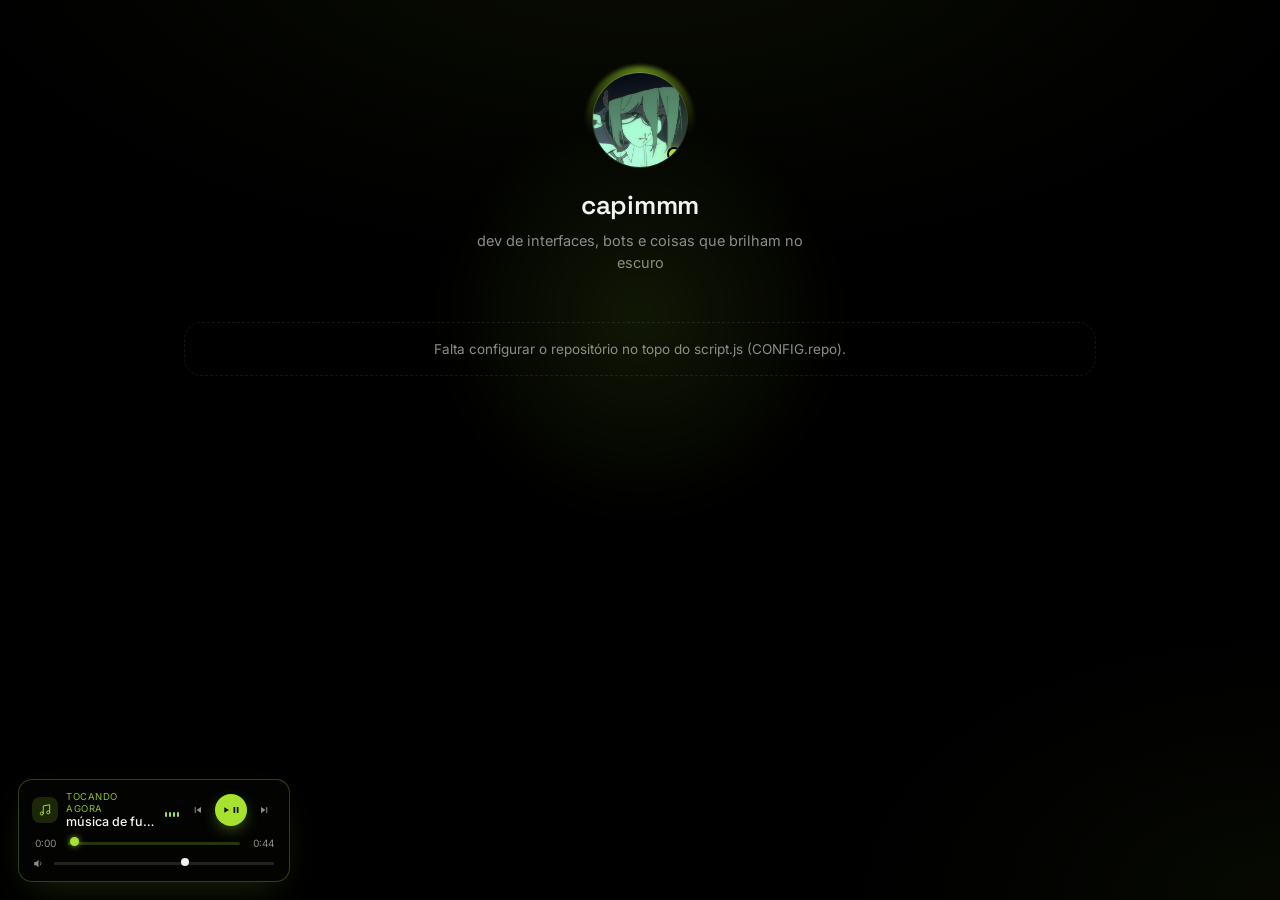
==== commit 59e33266: "Add files via upload" ====
--- a/index.html
+++ b/index.html
@@ -63,31 +63,44 @@
   <!-- hotbar de mídia: só aparece se existir assets/background.mp4 e/ou assets/music.mp3
        vídeo e música tocam e pausam sempre juntos -->
   <div class="hotbar" id="hotbar" hidden>
-    <div class="hotbar-wave" id="hotbarWave"></div>
+    <div class="hotbar-row hotbar-row--top">
+      <div class="hotbar-info">
+        <span class="hotbar-note">
+          <svg viewBox="0 0 24 24" fill="none"><path d="M9 18V5l11-2v13" stroke="currentColor" stroke-width="1.6" stroke-linecap="round" stroke-linejoin="round"/><circle cx="6.5" cy="18" r="2.6" stroke="currentColor" stroke-width="1.6"/><circle cx="17.5" cy="16" r="2.6" stroke="currentColor" stroke-width="1.6"/></svg>
+        </span>
+        <span class="hotbar-text">
+          <span class="hotbar-eyebrow">tocando agora</span>
+          <span class="hotbar-title" id="hotbarTitle">música de fundo</span>
+        </span>
+      </div>
 
-    <input type="range" class="hotbar-seek" id="hotbarSeek" min="0" max="100" step="0.1" value="0">
+      <div class="hotbar-actions">
+        <span class="hotbar-eq" id="hotbarEq"><span></span><span></span><span></span><span></span></span>
 
-    <div class="hotbar-controls">
-      <button class="hotbar-icon-btn" id="hotbarRepeat" aria-label="Repetir" aria-pressed="true">
-        <svg viewBox="0 0 24 24" fill="none"><path d="M6 3v3a2 2 0 0 0 2 2h9M18 21v-3a2 2 0 0 0-2-2H7" stroke="currentColor" stroke-width="1.6" stroke-linecap="round" stroke-linejoin="round"/><path d="M6 6L4 4m2 2L4 8M18 18l2 2m-2-2l2-2" stroke="currentColor" stroke-width="1.6" stroke-linecap="round" stroke-linejoin="round"/></svg>
-      </button>
+        <button class="hotbar-icon-btn" id="hotbarPrev" aria-label="Voltar 10 segundos">
+          <svg viewBox="0 0 24 24" fill="none"><path d="M18 6L9 12l9 6V6z" fill="currentColor"/><rect x="5.5" y="6" width="2" height="12" rx="1" fill="currentColor"/></svg>
+        </button>
 
-      <button class="hotbar-icon-btn" id="hotbarPrev" aria-label="Voltar 10 segundos">
-        <svg viewBox="0 0 24 24" fill="none"><path d="M12 5L5 12l7 7" stroke="currentColor" stroke-width="1.8" stroke-linecap="round" stroke-linejoin="round"/><path d="M18 5l-7 7 7 7" stroke="currentColor" stroke-width="1.8" stroke-linecap="round" stroke-linejoin="round"/></svg>
-      </button>
+        <button class="hotbar-play" id="hotbarPlay" aria-label="Tocar ou pausar">
+          <svg id="hotbarIconPlay" viewBox="0 0 24 24" fill="none"><path d="M8 5.5v13l11-6.5-11-6.5z" fill="currentColor"/></svg>
+          <svg id="hotbarIconPause" viewBox="0 0 24 24" fill="none" hidden><rect x="6" y="5" width="4.2" height="14" rx="1.1" fill="currentColor"/><rect x="13.8" y="5" width="4.2" height="14" rx="1.1" fill="currentColor"/></svg>
+        </button>
 
-      <button class="hotbar-play" id="hotbarPlay" aria-label="Tocar ou pausar">
-        <svg id="hotbarIconPlay" viewBox="0 0 24 24" fill="none"><path d="M8 5.5v13l11-6.5-11-6.5z" fill="currentColor"/></svg>
-        <svg id="hotbarIconPause" viewBox="0 0 24 24" fill="none" hidden><rect x="6" y="5" width="4.5" height="14" rx="1.2" fill="currentColor"/><rect x="13.5" y="5" width="4.5" height="14" rx="1.2" fill="currentColor"/></svg>
-      </button>
+        <button class="hotbar-icon-btn" id="hotbarNext" aria-label="Avançar 10 segundos">
+          <svg viewBox="0 0 24 24" fill="none"><path d="M6 6l9 6-9 6V6z" fill="currentColor"/><rect x="16.5" y="6" width="2" height="12" rx="1" fill="currentColor"/></svg>
+        </button>
+      </div>
+    </div>
 
-      <button class="hotbar-icon-btn" id="hotbarNext" aria-label="Avançar 10 segundos">
-        <svg viewBox="0 0 24 24" fill="none"><path d="M12 5l7 7-7 7" stroke="currentColor" stroke-width="1.8" stroke-linecap="round" stroke-linejoin="round"/><path d="M6 5l7 7-7 7" stroke="currentColor" stroke-width="1.8" stroke-linecap="round" stroke-linejoin="round"/></svg>
-      </button>
+    <div class="hotbar-row hotbar-row--seek">
+      <span class="hotbar-time" id="hotbarTimeCurrent">0:00</span>
+      <input type="range" class="hotbar-seek" id="hotbarSeek" min="0" max="100" step="0.1" value="0">
+      <span class="hotbar-time" id="hotbarTimeTotal">0:00</span>
+    </div>
 
-      <button class="hotbar-icon-btn" id="hotbarShuffle" aria-label="Reiniciar do começo">
-        <svg viewBox="0 0 24 24" fill="none"><path d="M3 6h3.5L14 17h3.5M3 17h3.5L11 11" stroke="currentColor" stroke-width="1.6" stroke-linecap="round" stroke-linejoin="round"/><path d="M15 6h2.5M17.5 6l-2 -2m2 2l-2 2M15 17h2.5M17.5 17l-2-2m2 2l-2 2" stroke="currentColor" stroke-width="1.6" stroke-linecap="round" stroke-linejoin="round"/></svg>
-      </button>
+    <div class="hotbar-row hotbar-row--volume">
+      <svg viewBox="0 0 24 24" fill="none"><path d="M4 9v6h3.5L12 19V5L7.5 9H4z" fill="currentColor"/><path d="M15.2 9a4 4 0 0 1 0 6" stroke="currentColor" stroke-width="1.5" stroke-linecap="round"/></svg>
+      <input type="range" class="hotbar-volume-range" id="hotbarVolume" min="0" max="1" step="0.01" value="0.6">
     </div>
   </div>
 
--- a/style.css
+++ b/style.css
@@ -510,7 +510,7 @@
 }
 .panel-visit:hover{ filter:brightness(1.08); transform: translateY(-1px); }
 
-/* ---------- hotbar de mídia (player estilo waveform) ---------- */
+/* ---------- hotbar de mídia (compacta, estilo "now playing") ---------- */
 
 .hotbar{
   position:fixed;
@@ -519,122 +519,214 @@
   z-index:20;
   display:flex;
   flex-direction:column;
-  gap:10px;
-  width:280px;
-  padding:16px 18px 14px;
-  background: rgba(8,9,7,0.72);
+  gap:7px;
+  width:272px;
+  padding:11px 13px;
+  background: rgba(8,9,7,0.78);
   border:1px solid var(--surface-border);
-  border-radius:20px;
+  border-radius:14px;
   backdrop-filter: blur(18px);
   -webkit-backdrop-filter: blur(18px);
-  box-shadow: 0 16px 40px -14px rgba(0,0,0,0.65);
+  box-shadow: 0 14px 34px -14px rgba(0,0,0,0.65);
   transition: border-color .3s ease, box-shadow .3s ease, background .3s ease;
   animation: reveal .5s cubic-bezier(.22,1,.36,1) forwards;
 }
 
 .hotbar.is-playing{
-  border-color: rgba(166,226,46,0.3);
-  box-shadow: 0 16px 44px -14px rgba(166,226,46,0.22);
-}
-
-/* waveform decorativo */
-.hotbar-wave{
+  border-color: rgba(166,226,46,0.28);
+  box-shadow: 0 14px 38px -14px rgba(166,226,46,0.2);
+}
+
+.hotbar-row{ display:flex; align-items:center; }
+
+.hotbar-row--top{ justify-content:space-between; gap:10px; }
+
+.hotbar-info{
+  display:flex;
+  align-items:center;
+  gap:8px;
+  min-width:0;
+}
+
+.hotbar-note{
+  flex:none;
+  width:26px; height:26px;
+  border-radius:8px;
+  background: color-mix(in srgb, var(--lime) 16%, transparent);
+  color: var(--lime);
+  display:flex; align-items:center; justify-content:center;
+}
+.hotbar-note svg{ width:14px; height:14px; }
+
+.hotbar-text{
+  display:flex;
+  flex-direction:column;
+  min-width:0;
+  line-height:1.25;
+}
+.hotbar-eyebrow{
+  font-size:9.5px;
+  letter-spacing:.06em;
+  text-transform:uppercase;
+  color: var(--lime);
+  opacity:.85;
+}
+.hotbar-title{
+  font-size:12.5px;
+  font-weight:500;
+  color: var(--text);
+  white-space:nowrap;
+  overflow:hidden;
+  text-overflow:ellipsis;
+  max-width:120px;
+}
+
+.hotbar-actions{
+  display:flex;
+  align-items:center;
+  gap:5px;
+  flex:none;
+}
+
+.hotbar-eq{
   display:flex;
   align-items:flex-end;
   gap:2px;
-  height:30px;
-  padding:0 1px;
-}
-.hotbar-wave span{
+  width:14px;
+  height:13px;
+  margin-right:2px;
+}
+.hotbar-eq span{
   flex:1;
-  min-width:2px;
-  border-radius:2px;
-  background: rgba(255,255,255,0.16);
-  transform-origin: bottom;
+  background: var(--text-dim);
+  border-radius:1px;
+  height:35%;
+  transform-origin:bottom;
   transition: background .3s ease;
 }
-.hotbar.is-playing .hotbar-wave span{
-  background: color-mix(in srgb, var(--lime) 55%, rgba(255,255,255,0.16));
-  animation: wave 1.1s ease-in-out infinite;
-}
-
-@keyframes wave{
-  0%, 100%{ transform: scaleY(.4); }
-  50%{ transform: scaleY(1); }
-}
-
-/* barra de progresso sobre o waveform */
+.hotbar.is-playing .hotbar-eq span{
+  background: var(--lime);
+  animation: eqBounce 1s ease-in-out infinite;
+}
+.hotbar-eq span:nth-child(1){ animation-delay: -0.6s; }
+.hotbar-eq span:nth-child(2){ animation-delay: -0.2s; }
+.hotbar-eq span:nth-child(3){ animation-delay: -0.9s; }
+.hotbar-eq span:nth-child(4){ animation-delay: -0.4s; }
+
+@keyframes eqBounce{
+  0%,100%{ height:30%; }
+  50%{ height:100%; }
+}
+
+.hotbar-icon-btn{
+  width:24px; height:24px;
+  border-radius:50%;
+  border:none;
+  background:transparent;
+  color: var(--text-dim);
+  display:flex; align-items:center; justify-content:center;
+  cursor:pointer;
+  transition: color .2s ease, transform .15s ease;
+}
+.hotbar-icon-btn svg{ width:14px; height:14px; }
+.hotbar-icon-btn:hover{ color: var(--text); transform: scale(1.1); }
+
+.hotbar-play{
+  width:32px; height:32px;
+  border-radius:50%;
+  border:none;
+  background: var(--lime);
+  color:#0a0f05;
+  display:flex; align-items:center; justify-content:center;
+  cursor:pointer;
+  flex:none;
+  box-shadow: 0 5px 16px -4px rgba(166,226,46,0.55);
+  transition: transform .15s ease, filter .15s ease;
+}
+.hotbar-play svg{ width:14px; height:14px; }
+.hotbar-play:hover{ transform: scale(1.08); filter:brightness(1.08); }
+.hotbar-play:active{ transform: scale(.94); }
+
+.hotbar-row--seek{ gap:8px; }
+
+.hotbar-time{
+  font-size:10px;
+  color: var(--text-dim);
+  flex:none;
+  min-width:26px;
+  text-align:center;
+  font-variant-numeric: tabular-nums;
+}
+
 .hotbar-seek{
   appearance:none;
   -webkit-appearance:none;
-  width:100%;
+  flex:1;
   height:3px;
   border-radius:99px;
   background: rgba(255,255,255,0.14);
   cursor:pointer;
-  margin:-6px 0 2px;
 }
 .hotbar.is-playing .hotbar-seek{ background: rgba(166,226,46,0.22); }
 .hotbar-seek::-webkit-slider-thumb{
   appearance:none;
   -webkit-appearance:none;
-  width:11px; height:11px;
-  border-radius:3px;
+  width:9px; height:9px;
+  border-radius:50%;
   background: var(--lime);
-  box-shadow: 0 0 8px rgba(166,226,46,0.7);
-  margin-top:-4px;
+  box-shadow: 0 0 6px rgba(166,226,46,0.7);
+  margin-top:-3px;
   cursor:pointer;
 }
 .hotbar-seek::-moz-range-thumb{
-  width:11px; height:11px;
+  width:9px; height:9px;
   border:none;
-  border-radius:3px;
+  border-radius:50%;
   background: var(--lime);
-  box-shadow: 0 0 8px rgba(166,226,46,0.7);
+  box-shadow: 0 0 6px rgba(166,226,46,0.7);
   cursor:pointer;
 }
 .hotbar-seek::-webkit-slider-runnable-track{ background:transparent; }
 .hotbar-seek::-moz-range-track{ background:transparent; }
 
-.hotbar-controls{
-  display:flex;
-  align-items:center;
-  justify-content:space-between;
-  gap:4px;
-}
-
-.hotbar-icon-btn{
-  width:30px; height:30px;
-  border-radius:50%;
+.hotbar-row--volume{
+  gap:7px;
+  padding-top:1px;
+  color: var(--text-dim);
+}
+.hotbar-row--volume svg{ width:13px; height:13px; flex:none; }
+
+.hotbar-volume-range{
+  appearance:none;
+  -webkit-appearance:none;
+  flex:1;
+  height:3px;
+  border-radius:99px;
+  background: rgba(255,255,255,0.12);
+  cursor:pointer;
+}
+.hotbar-volume-range::-webkit-slider-thumb{
+  appearance:none;
+  -webkit-appearance:none;
+  width:8px; height:8px;
+  border-radius:50%;
+  background: var(--text);
+  margin-top:-2.5px;
+  cursor:pointer;
+}
+.hotbar-volume-range::-moz-range-thumb{
+  width:8px; height:8px;
   border:none;
-  background:transparent;
-  color: var(--text-dim);
-  display:flex; align-items:center; justify-content:center;
-  cursor:pointer;
-  transition: color .2s ease, transform .15s ease;
-}
-.hotbar-icon-btn svg{ width:17px; height:17px; }
-.hotbar-icon-btn:hover{ color: var(--text); transform: scale(1.08); }
-.hotbar-icon-btn[aria-pressed="true"]{ color: var(--lime); }
-
-.hotbar-play{
-  width:44px; height:44px;
-  border-radius:50%;
-  border:none;
-  background: var(--lime);
-  color:#0a0f05;
-  display:flex; align-items:center; justify-content:center;
-  cursor:pointer;
-  flex:none;
-  box-shadow: 0 6px 20px -4px rgba(166,226,46,0.55);
-  transition: transform .15s ease, filter .15s ease;
-}
-.hotbar-play svg{ width:19px; height:19px; }
-.hotbar-play:hover{ transform: scale(1.06); filter:brightness(1.08); }
-.hotbar-play:active{ transform: scale(.96); }
+  border-radius:50%;
+  background: var(--text);
+  cursor:pointer;
+}
+.hotbar-volume-range::-webkit-slider-runnable-track{ background:transparent; }
+.hotbar-volume-range::-moz-range-track{ background:transparent; }
 
 @media (max-width:420px){
-  .hotbar{ left:12px; bottom:12px; width:240px; padding:14px 16px 12px; }
+  .hotbar{ left:12px; bottom:12px; width:236px; padding:10px 12px; }
+  .hotbar-title{ max-width:90px; }
 }
 
 /* ---------- entrada orquestrada ---------- */
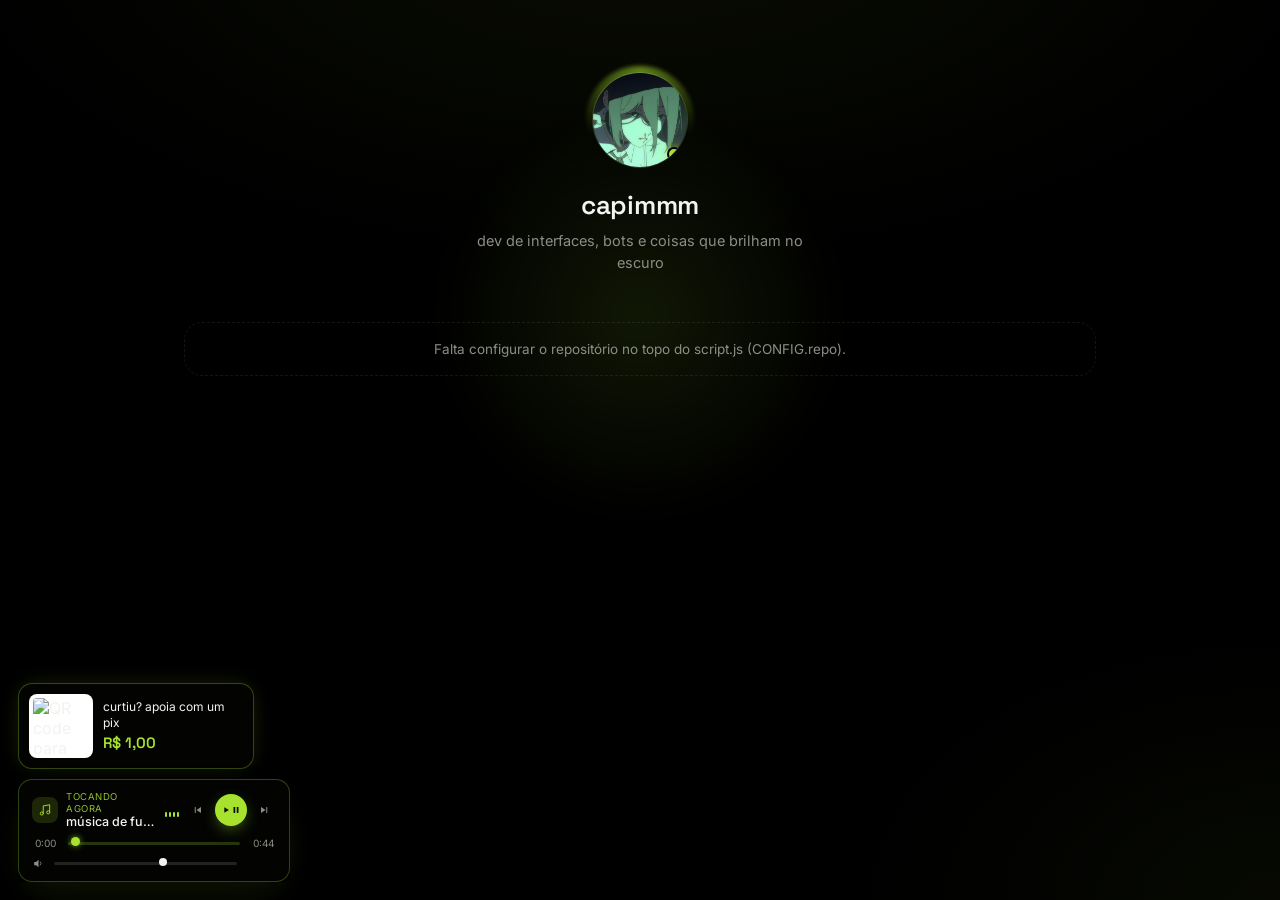
==== commit 5908b22f: "Add files via upload" ====
--- a/index.html
+++ b/index.html
@@ -19,9 +19,6 @@
   <audio id="bgAudio" loop></audio>
 
   <div class="glow" id="glow"></div>
-  <div class="cursor-glitch" id="cursorGlitch">
-    <span></span><span></span><span></span>
-  </div>
 
   <main class="page">
     <header class="profile" data-reveal>
@@ -61,46 +58,64 @@
   </div>
 
   <!-- hotbar de mídia: só aparece se existir assets/background.mp4 e/ou assets/music.mp3
-       vídeo e música tocam e pausam sempre juntos -->
-  <div class="hotbar" id="hotbar" hidden>
-    <div class="hotbar-row hotbar-row--top">
-      <div class="hotbar-info">
-        <span class="hotbar-note">
-          <svg viewBox="0 0 24 24" fill="none"><path d="M9 18V5l11-2v13" stroke="currentColor" stroke-width="1.6" stroke-linecap="round" stroke-linejoin="round"/><circle cx="6.5" cy="18" r="2.6" stroke="currentColor" stroke-width="1.6"/><circle cx="17.5" cy="16" r="2.6" stroke="currentColor" stroke-width="1.6"/></svg>
-        </span>
-        <span class="hotbar-text">
-          <span class="hotbar-eyebrow">tocando agora</span>
-          <span class="hotbar-title" id="hotbarTitle">música de fundo</span>
-        </span>
-      </div>
-
-      <div class="hotbar-actions">
-        <span class="hotbar-eq" id="hotbarEq"><span></span><span></span><span></span><span></span></span>
-
-        <button class="hotbar-icon-btn" id="hotbarPrev" aria-label="Voltar 10 segundos">
-          <svg viewBox="0 0 24 24" fill="none"><path d="M18 6L9 12l9 6V6z" fill="currentColor"/><rect x="5.5" y="6" width="2" height="12" rx="1" fill="currentColor"/></svg>
-        </button>
-
-        <button class="hotbar-play" id="hotbarPlay" aria-label="Tocar ou pausar">
-          <svg id="hotbarIconPlay" viewBox="0 0 24 24" fill="none"><path d="M8 5.5v13l11-6.5-11-6.5z" fill="currentColor"/></svg>
-          <svg id="hotbarIconPause" viewBox="0 0 24 24" fill="none" hidden><rect x="6" y="5" width="4.2" height="14" rx="1.1" fill="currentColor"/><rect x="13.8" y="5" width="4.2" height="14" rx="1.1" fill="currentColor"/></svg>
-        </button>
-
-        <button class="hotbar-icon-btn" id="hotbarNext" aria-label="Avançar 10 segundos">
-          <svg viewBox="0 0 24 24" fill="none"><path d="M6 6l9 6-9 6V6z" fill="currentColor"/><rect x="16.5" y="6" width="2" height="12" rx="1" fill="currentColor"/></svg>
-        </button>
+       vídeo e música tocam e pausam sempre juntos. Depois de 5s sem uso ela
+       recolhe sozinha e mostra o QR code de apoio via Pix por cima. -->
+  <div class="hotbar-wrap" id="hotbarWrap">
+    <div class="hotbar-donate" id="hotbarDonate" hidden>
+      <img class="hotbar-donate-qr" src="assets/pix-qr.png" alt="QR code para pagamento via Pix">
+      <div class="hotbar-donate-text">
+        <span class="hotbar-donate-title">curtiu? apoia com um pix</span>
+        <span class="hotbar-donate-value">R$ 1,00</span>
       </div>
     </div>
 
-    <div class="hotbar-row hotbar-row--seek">
-      <span class="hotbar-time" id="hotbarTimeCurrent">0:00</span>
-      <input type="range" class="hotbar-seek" id="hotbarSeek" min="0" max="100" step="0.1" value="0">
-      <span class="hotbar-time" id="hotbarTimeTotal">0:00</span>
-    </div>
+    <div class="hotbar" id="hotbar" hidden>
+      <button class="hotbar-mini" id="hotbarMini" aria-label="Abrir controles de música">
+        <span class="hotbar-eq hotbar-eq--mini"><span></span><span></span><span></span><span></span></span>
+      </button>
 
-    <div class="hotbar-row hotbar-row--volume">
-      <svg viewBox="0 0 24 24" fill="none"><path d="M4 9v6h3.5L12 19V5L7.5 9H4z" fill="currentColor"/><path d="M15.2 9a4 4 0 0 1 0 6" stroke="currentColor" stroke-width="1.5" stroke-linecap="round"/></svg>
-      <input type="range" class="hotbar-volume-range" id="hotbarVolume" min="0" max="1" step="0.01" value="0.6">
+      <div class="hotbar-body" id="hotbarBody">
+        <div class="hotbar-row hotbar-row--top">
+          <div class="hotbar-info">
+            <span class="hotbar-note">
+              <svg viewBox="0 0 24 24" fill="none"><path d="M9 18V5l11-2v13" stroke="currentColor" stroke-width="1.6" stroke-linecap="round" stroke-linejoin="round"/><circle cx="6.5" cy="18" r="2.6" stroke="currentColor" stroke-width="1.6"/><circle cx="17.5" cy="16" r="2.6" stroke="currentColor" stroke-width="1.6"/></svg>
+            </span>
+            <span class="hotbar-text">
+              <span class="hotbar-eyebrow">tocando agora</span>
+              <span class="hotbar-title" id="hotbarTitle">música de fundo</span>
+            </span>
+          </div>
+
+          <div class="hotbar-actions">
+            <span class="hotbar-eq" id="hotbarEq"><span></span><span></span><span></span><span></span></span>
+
+            <button class="hotbar-icon-btn" id="hotbarPrev" aria-label="Voltar 10 segundos">
+              <svg viewBox="0 0 24 24" fill="none"><path d="M18 6L9 12l9 6V6z" fill="currentColor"/><rect x="5.5" y="6" width="2" height="12" rx="1" fill="currentColor"/></svg>
+            </button>
+
+            <button class="hotbar-play" id="hotbarPlay" aria-label="Tocar ou pausar">
+              <svg id="hotbarIconPlay" viewBox="0 0 24 24" fill="none"><path d="M8 5.5v13l11-6.5-11-6.5z" fill="currentColor"/></svg>
+              <svg id="hotbarIconPause" viewBox="0 0 24 24" fill="none" hidden><rect x="6" y="5" width="4.2" height="14" rx="1.1" fill="currentColor"/><rect x="13.8" y="5" width="4.2" height="14" rx="1.1" fill="currentColor"/></svg>
+            </button>
+
+            <button class="hotbar-icon-btn" id="hotbarNext" aria-label="Avançar 10 segundos">
+              <svg viewBox="0 0 24 24" fill="none"><path d="M6 6l9 6-9 6V6z" fill="currentColor"/><rect x="16.5" y="6" width="2" height="12" rx="1" fill="currentColor"/></svg>
+            </button>
+          </div>
+        </div>
+
+        <div class="hotbar-row hotbar-row--seek">
+          <span class="hotbar-time" id="hotbarTimeCurrent">0:00</span>
+          <input type="range" class="hotbar-seek" id="hotbarSeek" min="0" max="100" step="0.1" value="0">
+          <span class="hotbar-time" id="hotbarTimeTotal">0:00</span>
+        </div>
+
+        <div class="hotbar-row hotbar-row--volume">
+          <svg viewBox="0 0 24 24" fill="none"><path d="M4 9v6h3.5L12 19V5L7.5 9H4z" fill="currentColor"/><path d="M15.2 9a4 4 0 0 1 0 6" stroke="currentColor" stroke-width="1.5" stroke-linecap="round"/></svg>
+          <input type="range" class="hotbar-volume-range" id="hotbarVolume" min="0" max="1" step="0.01" value="0.6">
+          <span class="hotbar-volume-tip" id="hotbarVolumeTip">60%</span>
+        </div>
+      </div>
     </div>
   </div>
 
--- a/style.css
+++ b/style.css
@@ -69,67 +69,6 @@
   filter: blur(10px);
 }
 
-/* ---------- cursor com glitch verde (telas com mouse) ---------- */
-
-.cursor-glitch{
-  position:fixed;
-  left:0; top:0;
-  width:16px; height:16px;
-  pointer-events:none;
-  z-index:9999;
-  transform: translate(-50%,-50%);
-  mix-blend-mode: screen;
-  opacity:0;
-  transition: opacity .2s ease;
-}
-.cursor-glitch.is-active{ opacity:1; }
-
-.cursor-glitch span{
-  position:absolute;
-  inset:0;
-  border:1.4px solid var(--lime);
-  border-radius:3px;
-}
-.cursor-glitch span:nth-child(1){
-  animation: glitchA 2.6s steps(10) infinite;
-}
-.cursor-glitch span:nth-child(2){
-  border-color:#5cff9d;
-  opacity:.7;
-  animation: glitchB 3.1s steps(8) infinite;
-}
-.cursor-glitch span:nth-child(3){
-  border-color:#1f7a34;
-  opacity:.6;
-  animation: glitchC 2.2s steps(7) infinite reverse;
-}
-
-@keyframes glitchA{
-  0%,100%{ transform:translate(0,0); }
-  8%{ transform:translate(2px,-1px); }
-  16%{ transform:translate(-2px,1px); }
-  24%{ transform:translate(0,0); }
-  55%{ transform:translate(1px,2px); }
-  70%{ transform:translate(-1px,-1px); }
-}
-@keyframes glitchB{
-  0%,100%{ transform:translate(0,0) scale(1); }
-  12%{ transform:translate(-3px,1px) scale(1.08); }
-  30%{ transform:translate(0,0) scale(1); }
-  63%{ transform:translate(2px,-2px) scale(.95); }
-  80%{ transform:translate(0,0) scale(1); }
-}
-@keyframes glitchC{
-  0%,100%{ transform:translate(0,0); }
-  20%{ transform:translate(2px,2px); }
-  45%{ transform:translate(-2px,0); }
-  75%{ transform:translate(1px,-2px); }
-}
-
-@media (pointer: coarse){
-  .cursor-glitch{ display:none; }
-}
-
 .page{
   position:relative;
   z-index:1;
@@ -309,7 +248,9 @@
   backdrop-filter: blur(22px) saturate(1.1);
   -webkit-backdrop-filter: blur(22px) saturate(1.1);
 }
-body.video-playing .hotbar{
+body.video-playing .hotbar-body,
+body.video-playing .hotbar-mini,
+body.video-playing .hotbar-donate{
   background: rgba(6,8,5,0.55);
 }
 
@@ -512,11 +453,86 @@
 
 /* ---------- hotbar de mídia (compacta, estilo "now playing") ---------- */
 
-.hotbar{
+.hotbar-wrap{
   position:fixed;
   left:18px;
   bottom:18px;
   z-index:20;
+  display:flex;
+  flex-direction:column;
+  align-items:flex-start;
+  gap:10px;
+}
+
+/* card de doação (Pix) que aparece acima da hotbar quando ela recolhe */
+.hotbar-donate{
+  display:flex;
+  align-items:center;
+  gap:10px;
+  padding:10px;
+  background: rgba(8,9,7,0.85);
+  border:1px solid rgba(166,226,46,0.3);
+  border-radius:14px;
+  backdrop-filter: blur(18px);
+  -webkit-backdrop-filter: blur(18px);
+  box-shadow: 0 14px 34px -14px rgba(0,0,0,0.65), 0 0 24px -6px rgba(166,226,46,0.25);
+  animation: reveal .35s cubic-bezier(.22,1,.36,1) forwards;
+}
+.hotbar-donate-qr{
+  width:64px; height:64px;
+  border-radius:8px;
+  background:#fff;
+  padding:4px;
+  flex:none;
+}
+.hotbar-donate-text{
+  display:flex;
+  flex-direction:column;
+  gap:2px;
+  max-width:140px;
+}
+.hotbar-donate-title{
+  font-size:12px;
+  color: var(--text);
+  line-height:1.35;
+}
+.hotbar-donate-value{
+  font-family: var(--font-display);
+  font-size:15px;
+  font-weight:600;
+  color: var(--lime);
+}
+
+.hotbar{
+  display:flex;
+  align-items:center;
+  z-index:20;
+  transition: border-color .3s ease, box-shadow .3s ease, background .3s ease;
+  animation: reveal .5s cubic-bezier(.22,1,.36,1) forwards;
+}
+
+.hotbar.is-playing{
+  border-color: rgba(166,226,46,0.28);
+  box-shadow: 0 14px 38px -14px rgba(166,226,46,0.2);
+}
+
+/* botão mini: só visível quando a hotbar está recolhida */
+.hotbar-mini{
+  display:none;
+  width:44px; height:44px;
+  border-radius:50%;
+  border:1px solid var(--surface-border);
+  background: rgba(8,9,7,0.78);
+  backdrop-filter: blur(18px);
+  -webkit-backdrop-filter: blur(18px);
+  box-shadow: 0 14px 34px -14px rgba(0,0,0,0.65);
+  align-items:center;
+  justify-content:center;
+  cursor:pointer;
+}
+.hotbar-mini .hotbar-eq--mini{ width:16px; height:14px; }
+
+.hotbar-body{
   display:flex;
   flex-direction:column;
   gap:7px;
@@ -528,13 +544,17 @@
   backdrop-filter: blur(18px);
   -webkit-backdrop-filter: blur(18px);
   box-shadow: 0 14px 34px -14px rgba(0,0,0,0.65);
-  transition: border-color .3s ease, box-shadow .3s ease, background .3s ease;
-  animation: reveal .5s cubic-bezier(.22,1,.36,1) forwards;
-}
-
-.hotbar.is-playing{
-  border-color: rgba(166,226,46,0.28);
-  box-shadow: 0 14px 38px -14px rgba(166,226,46,0.2);
+  transition: border-color .3s ease, box-shadow .3s ease;
+}
+.hotbar.is-playing .hotbar-body{ border-color: rgba(166,226,46,0.28); }
+
+/* estado recolhido: some o corpo, mostra só o botão mini pulsando */
+.hotbar.is-collapsed .hotbar-body{
+  display:none;
+}
+.hotbar.is-collapsed .hotbar-mini{
+  display:flex;
+  animation: reveal .35s cubic-bezier(.22,1,.36,1) forwards;
 }
 
 .hotbar-row{ display:flex; align-items:center; }
@@ -724,9 +744,27 @@
 .hotbar-volume-range::-webkit-slider-runnable-track{ background:transparent; }
 .hotbar-volume-range::-moz-range-track{ background:transparent; }
 
+.hotbar-volume-tip{
+  font-size:10px;
+  font-weight:600;
+  color: var(--lime);
+  flex:none;
+  min-width:30px;
+  text-align:right;
+  opacity:0;
+  transform: translateY(2px);
+  transition: opacity .18s ease, transform .18s ease;
+}
+.hotbar-row--volume.is-active .hotbar-volume-tip{
+  opacity:1;
+  transform: translateY(0);
+}
+
 @media (max-width:420px){
-  .hotbar{ left:12px; bottom:12px; width:236px; padding:10px 12px; }
+  .hotbar-wrap{ left:12px; bottom:12px; }
+  .hotbar-body{ width:236px; padding:10px 12px; }
   .hotbar-title{ max-width:90px; }
+  .hotbar-donate-text{ max-width:110px; }
 }
 
 /* ---------- entrada orquestrada ---------- */
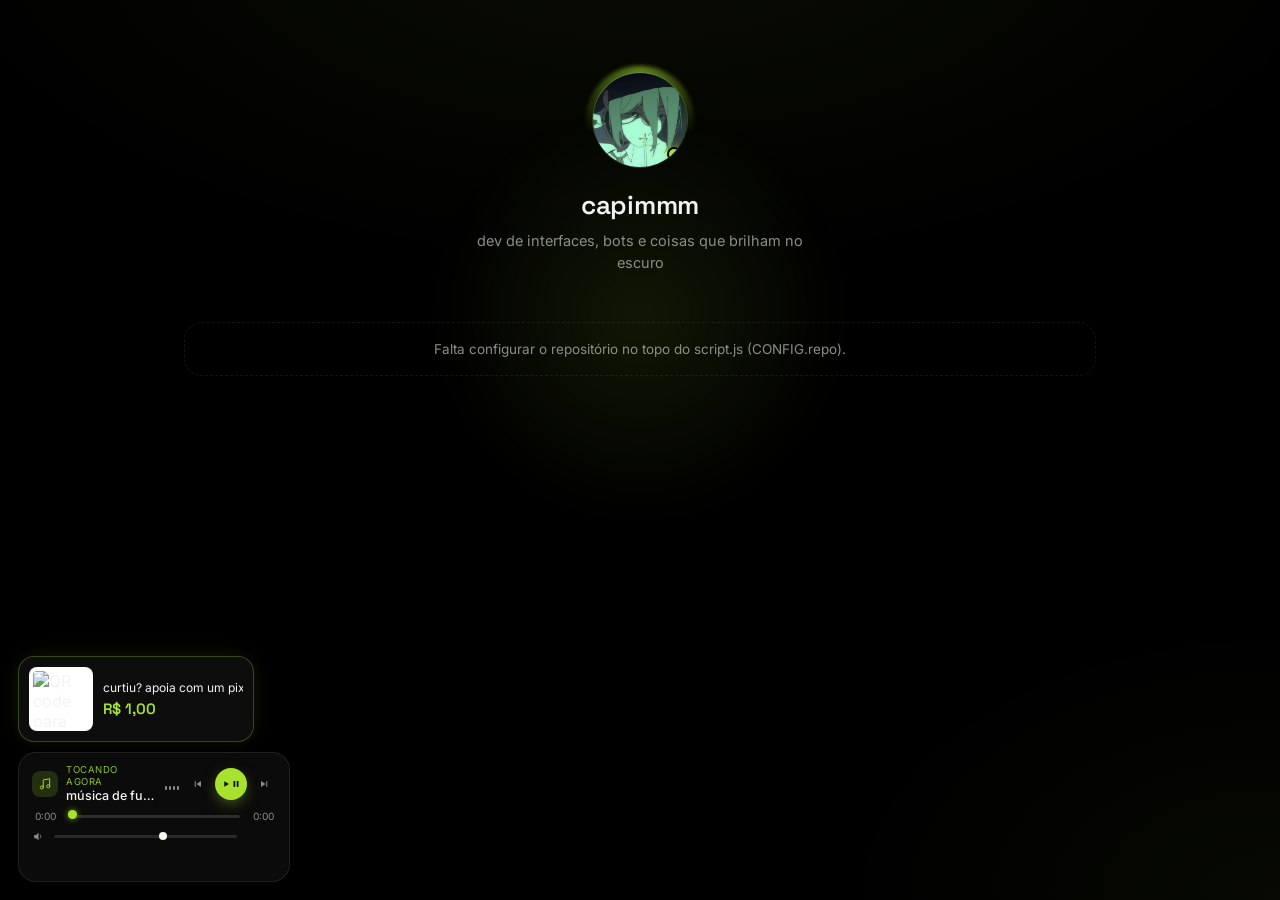
==== commit c4876d26: "Add files via upload" ====
--- a/index.html
+++ b/index.html
@@ -70,50 +70,52 @@
     </div>
 
     <div class="hotbar" id="hotbar" hidden>
-      <button class="hotbar-mini" id="hotbarMini" aria-label="Abrir controles de música">
-        <span class="hotbar-eq hotbar-eq--mini"><span></span><span></span><span></span><span></span></span>
-      </button>
+      <div class="hotbar-surface" id="hotbarSurface">
+        <button class="hotbar-mini" id="hotbarMini" aria-label="Abrir controles de música">
+          <span class="hotbar-eq hotbar-eq--mini"><span></span><span></span><span></span><span></span></span>
+        </button>
 
-      <div class="hotbar-body" id="hotbarBody">
-        <div class="hotbar-row hotbar-row--top">
-          <div class="hotbar-info">
-            <span class="hotbar-note">
-              <svg viewBox="0 0 24 24" fill="none"><path d="M9 18V5l11-2v13" stroke="currentColor" stroke-width="1.6" stroke-linecap="round" stroke-linejoin="round"/><circle cx="6.5" cy="18" r="2.6" stroke="currentColor" stroke-width="1.6"/><circle cx="17.5" cy="16" r="2.6" stroke="currentColor" stroke-width="1.6"/></svg>
-            </span>
-            <span class="hotbar-text">
-              <span class="hotbar-eyebrow">tocando agora</span>
-              <span class="hotbar-title" id="hotbarTitle">música de fundo</span>
-            </span>
+        <div class="hotbar-body" id="hotbarBody">
+          <div class="hotbar-row hotbar-row--top">
+            <div class="hotbar-info">
+              <span class="hotbar-note">
+                <svg viewBox="0 0 24 24" fill="none"><path d="M9 18V5l11-2v13" stroke="currentColor" stroke-width="1.6" stroke-linecap="round" stroke-linejoin="round"/><circle cx="6.5" cy="18" r="2.6" stroke="currentColor" stroke-width="1.6"/><circle cx="17.5" cy="16" r="2.6" stroke="currentColor" stroke-width="1.6"/></svg>
+              </span>
+              <span class="hotbar-text">
+                <span class="hotbar-eyebrow">tocando agora</span>
+                <span class="hotbar-title" id="hotbarTitle">música de fundo</span>
+              </span>
+            </div>
+
+            <div class="hotbar-actions">
+              <span class="hotbar-eq" id="hotbarEq"><span></span><span></span><span></span><span></span></span>
+
+              <button class="hotbar-icon-btn" id="hotbarPrev" aria-label="Voltar 10 segundos">
+                <svg viewBox="0 0 24 24" fill="none"><path d="M18 6L9 12l9 6V6z" fill="currentColor"/><rect x="5.5" y="6" width="2" height="12" rx="1" fill="currentColor"/></svg>
+              </button>
+
+              <button class="hotbar-play" id="hotbarPlay" aria-label="Tocar ou pausar">
+                <svg id="hotbarIconPlay" viewBox="0 0 24 24" fill="none"><path d="M8 5.5v13l11-6.5-11-6.5z" fill="currentColor"/></svg>
+                <svg id="hotbarIconPause" viewBox="0 0 24 24" fill="none" hidden><rect x="6" y="5" width="4.2" height="14" rx="1.1" fill="currentColor"/><rect x="13.8" y="5" width="4.2" height="14" rx="1.1" fill="currentColor"/></svg>
+              </button>
+
+              <button class="hotbar-icon-btn" id="hotbarNext" aria-label="Avançar 10 segundos">
+                <svg viewBox="0 0 24 24" fill="none"><path d="M6 6l9 6-9 6V6z" fill="currentColor"/><rect x="16.5" y="6" width="2" height="12" rx="1" fill="currentColor"/></svg>
+              </button>
+            </div>
           </div>
 
-          <div class="hotbar-actions">
-            <span class="hotbar-eq" id="hotbarEq"><span></span><span></span><span></span><span></span></span>
+          <div class="hotbar-row hotbar-row--seek">
+            <span class="hotbar-time" id="hotbarTimeCurrent">0:00</span>
+            <input type="range" class="hotbar-seek" id="hotbarSeek" min="0" max="100" step="0.1" value="0">
+            <span class="hotbar-time" id="hotbarTimeTotal">0:00</span>
+          </div>
 
-            <button class="hotbar-icon-btn" id="hotbarPrev" aria-label="Voltar 10 segundos">
-              <svg viewBox="0 0 24 24" fill="none"><path d="M18 6L9 12l9 6V6z" fill="currentColor"/><rect x="5.5" y="6" width="2" height="12" rx="1" fill="currentColor"/></svg>
-            </button>
-
-            <button class="hotbar-play" id="hotbarPlay" aria-label="Tocar ou pausar">
-              <svg id="hotbarIconPlay" viewBox="0 0 24 24" fill="none"><path d="M8 5.5v13l11-6.5-11-6.5z" fill="currentColor"/></svg>
-              <svg id="hotbarIconPause" viewBox="0 0 24 24" fill="none" hidden><rect x="6" y="5" width="4.2" height="14" rx="1.1" fill="currentColor"/><rect x="13.8" y="5" width="4.2" height="14" rx="1.1" fill="currentColor"/></svg>
-            </button>
-
-            <button class="hotbar-icon-btn" id="hotbarNext" aria-label="Avançar 10 segundos">
-              <svg viewBox="0 0 24 24" fill="none"><path d="M6 6l9 6-9 6V6z" fill="currentColor"/><rect x="16.5" y="6" width="2" height="12" rx="1" fill="currentColor"/></svg>
-            </button>
+          <div class="hotbar-row hotbar-row--volume">
+            <svg viewBox="0 0 24 24" fill="none"><path d="M4 9v6h3.5L12 19V5L7.5 9H4z" fill="currentColor"/><path d="M15.2 9a4 4 0 0 1 0 6" stroke="currentColor" stroke-width="1.5" stroke-linecap="round"/></svg>
+            <input type="range" class="hotbar-volume-range" id="hotbarVolume" min="0" max="1" step="0.01" value="0.6">
+            <span class="hotbar-volume-tip" id="hotbarVolumeTip">60%</span>
           </div>
-        </div>
-
-        <div class="hotbar-row hotbar-row--seek">
-          <span class="hotbar-time" id="hotbarTimeCurrent">0:00</span>
-          <input type="range" class="hotbar-seek" id="hotbarSeek" min="0" max="100" step="0.1" value="0">
-          <span class="hotbar-time" id="hotbarTimeTotal">0:00</span>
-        </div>
-
-        <div class="hotbar-row hotbar-row--volume">
-          <svg viewBox="0 0 24 24" fill="none"><path d="M4 9v6h3.5L12 19V5L7.5 9H4z" fill="currentColor"/><path d="M15.2 9a4 4 0 0 1 0 6" stroke="currentColor" stroke-width="1.5" stroke-linecap="round"/></svg>
-          <input type="range" class="hotbar-volume-range" id="hotbarVolume" min="0" max="1" step="0.01" value="0.6">
-          <span class="hotbar-volume-tip" id="hotbarVolumeTip">60%</span>
         </div>
       </div>
     </div>
--- a/style.css
+++ b/style.css
@@ -248,10 +248,11 @@
   backdrop-filter: blur(22px) saturate(1.1);
   -webkit-backdrop-filter: blur(22px) saturate(1.1);
 }
-body.video-playing .hotbar-body,
-body.video-playing .hotbar-mini,
+body.video-playing .hotbar-surface{
+  background: rgba(10,12,8,0.4);
+}
 body.video-playing .hotbar-donate{
-  background: rgba(6,8,5,0.55);
+  background: rgba(10,12,8,0.45);
 }
 
 .card.is-tilting{
@@ -451,7 +452,7 @@
 }
 .panel-visit:hover{ filter:brightness(1.08); transform: translateY(-1px); }
 
-/* ---------- hotbar de mídia (compacta, estilo "now playing") ---------- */
+/* ---------- hotbar de mídia (compacta, translúcida, com motion fluido) ---------- */
 
 .hotbar-wrap{
   position:fixed;
@@ -464,19 +465,21 @@
   gap:10px;
 }
 
-/* card de doação (Pix) que aparece acima da hotbar quando ela recolhe */
+/* card de doação (Pix) que aparece acima da hotbar quando ela recolhe.
+   depois de mais 5s parado, ele cresce um pouco e some o texto. */
 .hotbar-donate{
   display:flex;
   align-items:center;
   gap:10px;
   padding:10px;
-  background: rgba(8,9,7,0.85);
-  border:1px solid rgba(166,226,46,0.3);
-  border-radius:14px;
-  backdrop-filter: blur(18px);
-  -webkit-backdrop-filter: blur(18px);
-  box-shadow: 0 14px 34px -14px rgba(0,0,0,0.65), 0 0 24px -6px rgba(166,226,46,0.25);
+  background: rgba(255,255,255,0.05);
+  border:1px solid rgba(166,226,46,0.28);
+  border-radius:16px;
+  backdrop-filter: blur(22px) saturate(1.4);
+  -webkit-backdrop-filter: blur(22px) saturate(1.4);
+  box-shadow: 0 14px 34px -14px rgba(0,0,0,0.6), 0 0 24px -6px rgba(166,226,46,0.22);
   animation: reveal .35s cubic-bezier(.22,1,.36,1) forwards;
+  transition: padding .45s cubic-bezier(.22,1,.36,1), gap .45s cubic-bezier(.22,1,.36,1);
 }
 .hotbar-donate-qr{
   width:64px; height:64px;
@@ -484,51 +487,112 @@
   background:#fff;
   padding:4px;
   flex:none;
+  transition: width .45s cubic-bezier(.22,1,.36,1), height .45s cubic-bezier(.22,1,.36,1);
 }
 .hotbar-donate-text{
   display:flex;
   flex-direction:column;
   gap:2px;
   max-width:140px;
+  overflow:hidden;
+  transition: opacity .3s ease, max-width .45s cubic-bezier(.22,1,.36,1), margin .45s ease;
 }
 .hotbar-donate-title{
   font-size:12px;
   color: var(--text);
   line-height:1.35;
+  white-space:nowrap;
 }
 .hotbar-donate-value{
   font-family: var(--font-display);
   font-size:15px;
   font-weight:600;
   color: var(--lime);
+  white-space:nowrap;
+}
+
+/* depois de 5s a mais parado: QR cresce, texto some */
+.hotbar-donate.is-compact{ gap:0; }
+.hotbar-donate.is-compact .hotbar-donate-qr{
+  width:92px; height:92px;
+}
+.hotbar-donate.is-compact .hotbar-donate-text{
+  opacity:0;
+  max-width:0;
+  margin:0;
+  pointer-events:none;
 }
 
 .hotbar{
-  display:flex;
-  align-items:center;
+  position:relative;
   z-index:20;
-  transition: border-color .3s ease, box-shadow .3s ease, background .3s ease;
-  animation: reveal .5s cubic-bezier(.22,1,.36,1) forwards;
-}
-
-.hotbar.is-playing{
+}
+
+/* camadas de cards empilhados atrás da hotbar quando ela está recolhida */
+.hotbar::before,
+.hotbar::after{
+  content:"";
+  position:absolute;
+  inset:0;
+  border-radius:18px;
+  background: rgba(255,255,255,0.035);
+  border:1px solid rgba(255,255,255,0.07);
+  opacity:0;
+  z-index:-1;
+  transition: opacity .45s ease, transform .5s cubic-bezier(.22,1,.36,1);
+}
+.hotbar.is-collapsed::before{ opacity:1; transform: translate(6px,6px) rotate(-6deg); }
+.hotbar.is-collapsed::after{ opacity:.7; transform: translate(11px,10px) rotate(-11deg); }
+
+.hotbar-surface{
+  position:relative;
+  width:272px;
+  height:130px;
+  border-radius:18px;
+  overflow:hidden;
+  background: rgba(255,255,255,0.045);
+  border:1px solid rgba(255,255,255,0.09);
+  backdrop-filter: blur(24px) saturate(1.5);
+  -webkit-backdrop-filter: blur(24px) saturate(1.5);
+  box-shadow: 0 14px 34px -14px rgba(0,0,0,0.6);
+  transition:
+    width .55s cubic-bezier(.22,1,.36,1),
+    height .55s cubic-bezier(.22,1,.36,1),
+    border-radius .55s cubic-bezier(.22,1,.36,1),
+    border-color .3s ease,
+    box-shadow .3s ease,
+    background .3s ease;
+}
+.hotbar.is-playing .hotbar-surface{
   border-color: rgba(166,226,46,0.28);
-  box-shadow: 0 14px 38px -14px rgba(166,226,46,0.2);
-}
-
-/* botão mini: só visível quando a hotbar está recolhida */
+  box-shadow: 0 14px 38px -14px rgba(166,226,46,0.18);
+}
+
+.hotbar.is-collapsed .hotbar-surface{
+  width:52px;
+  height:52px;
+  border-radius:18px;
+}
+
+/* conteúdo cheio e botão mini ocupam o mesmo espaço e se cruzam (crossfade) */
+.hotbar-mini,
+.hotbar-body{
+  position:absolute;
+  inset:0;
+  transition: opacity .4s cubic-bezier(.22,1,.36,1), transform .4s cubic-bezier(.22,1,.36,1);
+}
+
+/* botão mini: só fica visível/clicável quando a hotbar está recolhida */
 .hotbar-mini{
-  display:none;
-  width:44px; height:44px;
-  border-radius:50%;
-  border:1px solid var(--surface-border);
-  background: rgba(8,9,7,0.78);
-  backdrop-filter: blur(18px);
-  -webkit-backdrop-filter: blur(18px);
-  box-shadow: 0 14px 34px -14px rgba(0,0,0,0.65);
+  border:none;
+  background:transparent;
+  display:flex;
   align-items:center;
   justify-content:center;
   cursor:pointer;
+  opacity:0;
+  transform: scale(.6);
+  pointer-events:none;
 }
 .hotbar-mini .hotbar-eq--mini{ width:16px; height:14px; }
 
@@ -536,25 +600,20 @@
   display:flex;
   flex-direction:column;
   gap:7px;
-  width:272px;
   padding:11px 13px;
-  background: rgba(8,9,7,0.78);
-  border:1px solid var(--surface-border);
-  border-radius:14px;
-  backdrop-filter: blur(18px);
-  -webkit-backdrop-filter: blur(18px);
-  box-shadow: 0 14px 34px -14px rgba(0,0,0,0.65);
-  transition: border-color .3s ease, box-shadow .3s ease;
-}
-.hotbar.is-playing .hotbar-body{ border-color: rgba(166,226,46,0.28); }
-
-/* estado recolhido: some o corpo, mostra só o botão mini pulsando */
+  opacity:1;
+  transform: scale(1);
+}
+
+.hotbar.is-collapsed .hotbar-mini{
+  opacity:1;
+  transform: scale(1);
+  pointer-events:auto;
+}
 .hotbar.is-collapsed .hotbar-body{
-  display:none;
-}
-.hotbar.is-collapsed .hotbar-mini{
-  display:flex;
-  animation: reveal .35s cubic-bezier(.22,1,.36,1) forwards;
+  opacity:0;
+  transform: scale(.9);
+  pointer-events:none;
 }
 
 .hotbar-row{ display:flex; align-items:center; }
@@ -762,7 +821,8 @@
 
 @media (max-width:420px){
   .hotbar-wrap{ left:12px; bottom:12px; }
-  .hotbar-body{ width:236px; padding:10px 12px; }
+  .hotbar-surface{ width:236px; }
+  .hotbar-body{ padding:10px 12px; }
   .hotbar-title{ max-width:90px; }
   .hotbar-donate-text{ max-width:110px; }
 }
